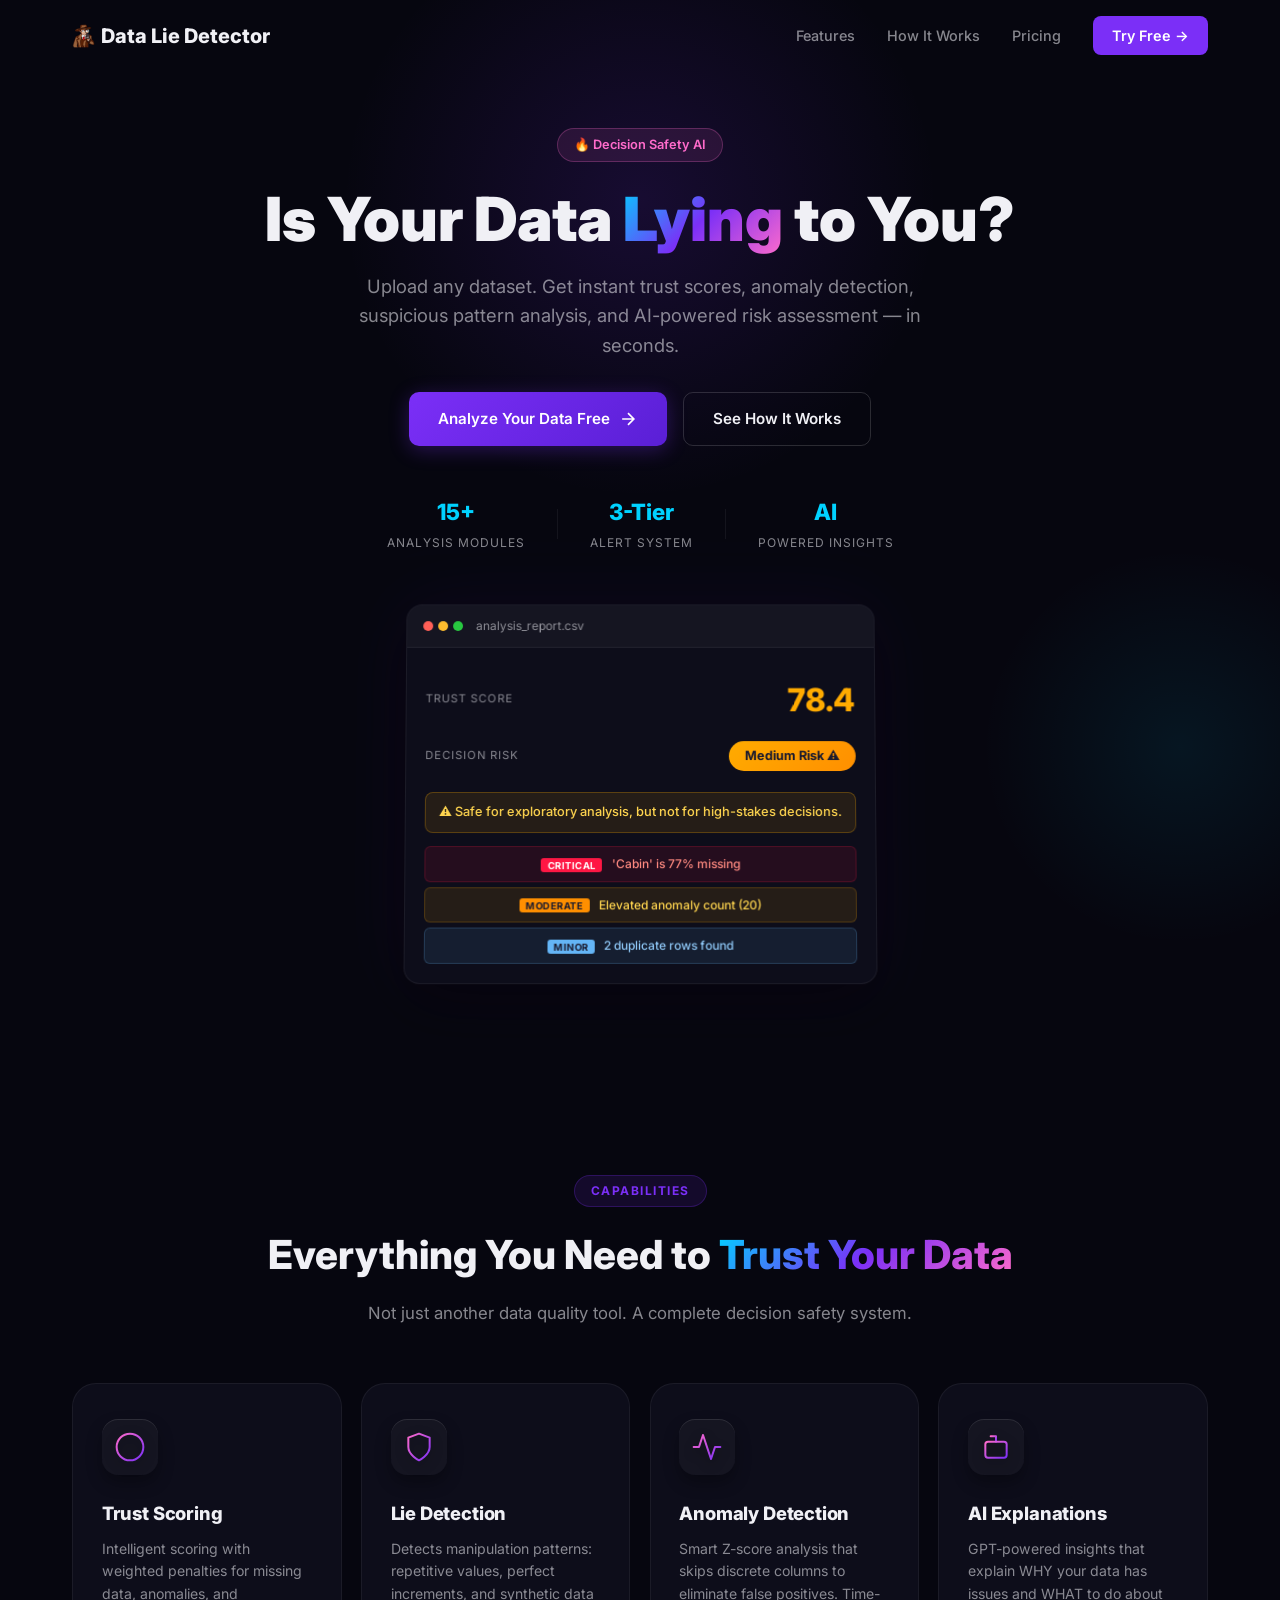
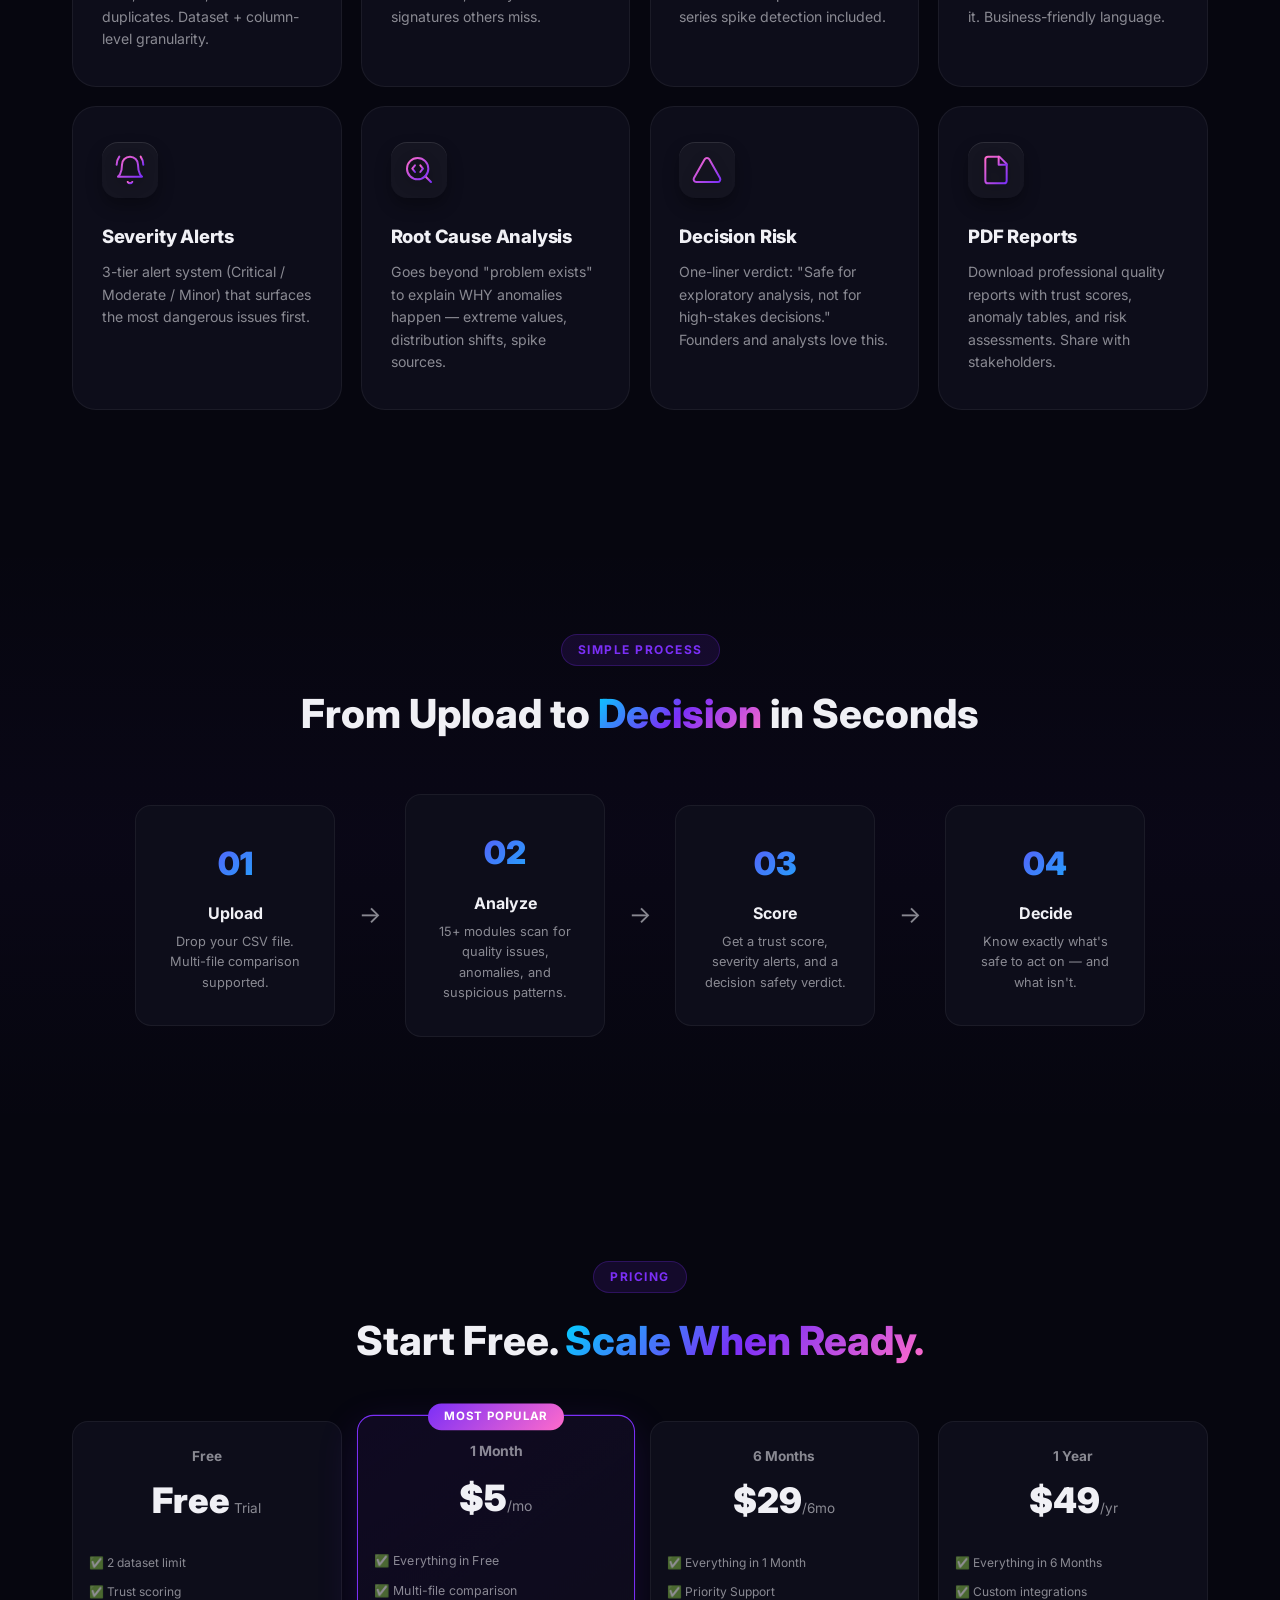
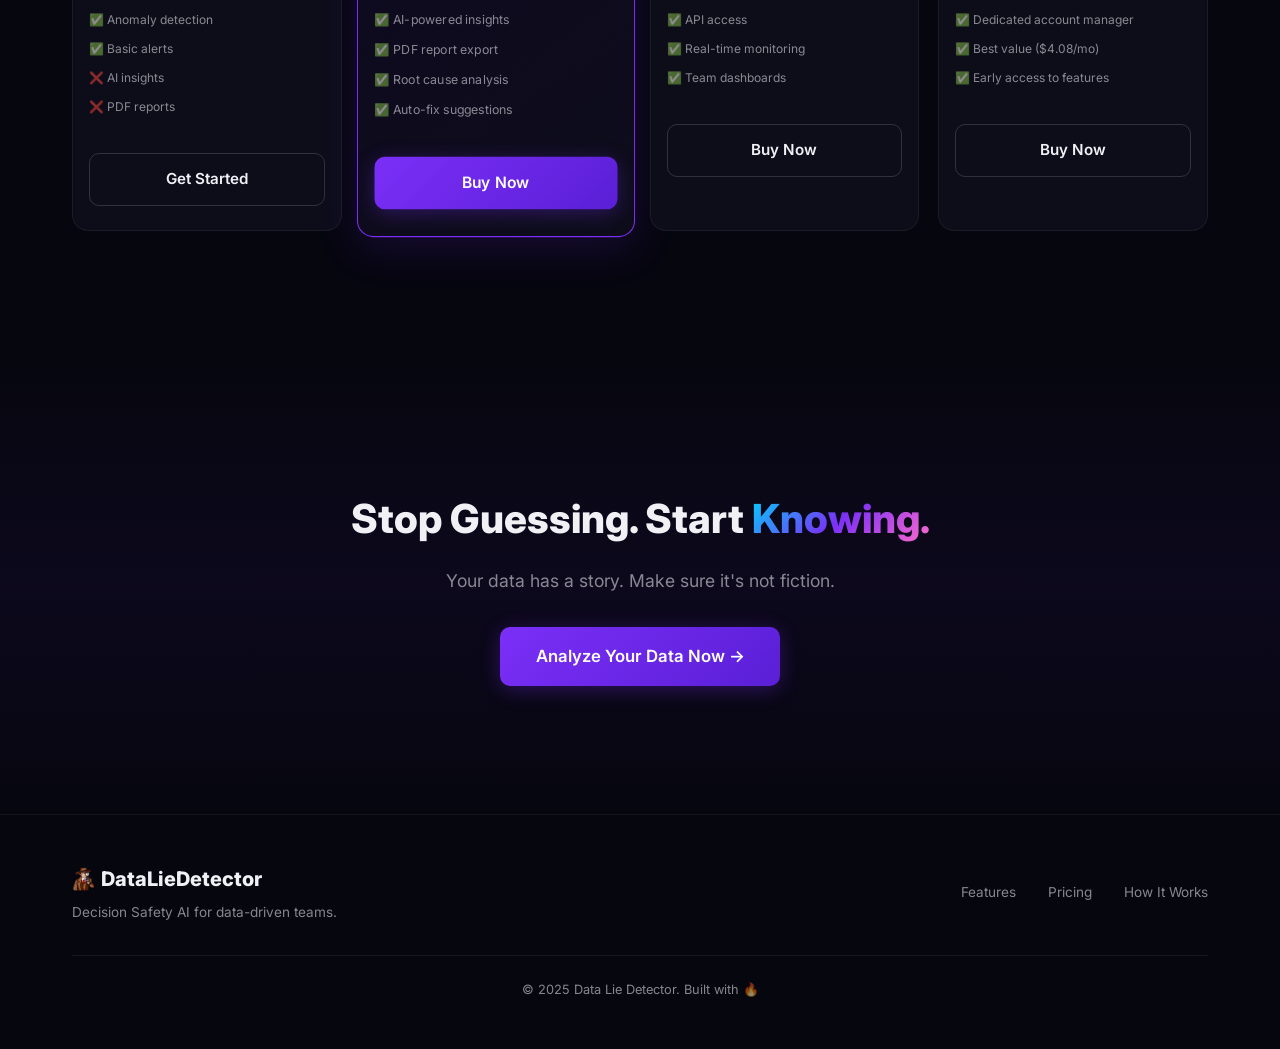
==== landing/index.html @ 2aa072c9 "Initial unified app commit - No Secrets" ====
<!DOCTYPE html>
<html lang="en">

<head>
    <meta charset="UTF-8">
    <meta name="viewport" content="width=device-width, initial-scale=1.0">
    <title>Data Lie Detector — Decision Safety AI</title>
    <meta name="description"
        content="Upload data. Detect issues. Score trust. Make safe decisions. The AI-powered data quality engine that tells you if your data is lying.">
    <link rel="icon" href="favicon.ico">
    <link href="https://fonts.googleapis.com/css2?family=Inter:wght@300;400;500;600;700;800;900&display=swap"
        rel="stylesheet">
    <link rel="stylesheet" href="style.css?v=2">
</head>

<body>
    <!-- Premium Global SVG Definitions -->
    <svg width="0" height="0" style="position: absolute;">
        <defs>
            <linearGradient id="icon-grad" x1="0%" y1="0%" x2="100%" y2="100%">
                <stop offset="0%" stop-color="#ff6bcb" />
                <stop offset="100%" stop-color="#7b2ff7" />
            </linearGradient>
        </defs>
    </svg>

    <!-- ═══ NAVBAR ═══ -->
    <nav class="navbar" id="navbar">
        <div class="nav-container">
            <a href="#" class="nav-logo"><img src="logo.png" alt="Logo" style="height: 1.2em; vertical-align: middle;">
                <span>Data Lie Detector</span></a>
            <div class="nav-links">
                <a href="#features">Features</a>
                <a href="#how-it-works">How It Works</a>
                <a href="#pricing">Pricing</a>
                <a href="/app" target="_self" class="nav-cta">Try Free →</a>
            </div>
        </div>
    </nav>

    <!-- ═══ HERO ═══ -->
    <section class="hero" id="hero">
        <div class="hero-glow"></div>
        <div class="hero-glow-2"></div>
        <div class="hero-content">
            <div class="hero-badge">🔥 Decision Safety AI</div>
            <h1>Is Your Data <span class="gradient-text">Lying</span> to You?</h1>
            <p class="hero-sub">Upload any dataset. Get instant trust scores, anomaly detection, suspicious pattern
                analysis, and AI-powered risk assessment — in seconds.</p>
            <div class="hero-actions">
                <a href="/app" target="_self" class="btn btn-primary">
                    <span>Analyze Your Data Free</span>
                    <svg width="20" height="20" viewBox="0 0 24 24" fill="none" stroke="currentColor" stroke-width="2">
                        <path d="M5 12h14M12 5l7 7-7 7" />
                    </svg>
                </a>
                <a href="#how-it-works" class="btn btn-ghost">See How It Works</a>
            </div>
            <div class="hero-stats">
                <div class="stat"><span class="stat-num">15+</span><span class="stat-label">Analysis Modules</span>
                </div>
                <div class="stat-divider"></div>
                <div class="stat"><span class="stat-num">3-Tier</span><span class="stat-label">Alert System</span></div>
                <div class="stat-divider"></div>
                <div class="stat"><span class="stat-num">AI</span><span class="stat-label">Powered Insights</span></div>
            </div>
        </div>

        <!-- Floating dashboard mockup -->
        <div class="hero-visual">
            <div class="dashboard-card">
                <div class="dash-header">
                    <div class="dash-dots"><span></span><span></span><span></span></div>
                    <span class="dash-title">analysis_report.csv</span>
                </div>
                <div class="dash-body">
                    <div class="dash-metric">
                        <span class="dash-metric-label">TRUST SCORE</span>
                        <span class="dash-metric-value score-caution">78.4</span>
                    </div>
                    <div class="dash-metric">
                        <span class="dash-metric-label">DECISION RISK</span>
                        <span class="dash-risk-badge">Medium Risk ⚠️</span>
                    </div>
                    <div class="dash-verdict">⚠️ Safe for exploratory analysis, but not for high-stakes decisions.</div>
                    <div class="dash-alerts">
                        <div class="dash-alert critical"><span class="sev">CRITICAL</span> 'Cabin' is 77% missing</div>
                        <div class="dash-alert moderate"><span class="sev">MODERATE</span> Elevated anomaly count (20)
                        </div>
                        <div class="dash-alert minor"><span class="sev">MINOR</span> 2 duplicate rows found</div>
                    </div>
                </div>
            </div>
        </div>
    </section>

    <!-- ═══ FEATURES ═══ -->
    <section class="features" id="features">
        <div class="container">
            <div class="section-badge">Capabilities</div>
            <h2>Everything You Need to <span class="gradient-text">Trust Your Data</span></h2>
            <p class="section-sub">Not just another data quality tool. A complete decision safety system.</p>

            <div class="features-grid">
                <div class="feature-card">
                    <div class="feature-icon"><svg viewBox="0 0 24 24" fill="none" stroke="url(#icon-grad)"
                            stroke-linecap="round" stroke-linejoin="round" class="lucide lucide-crosshair">
                            <circle cx="12" cy="12" r="10" />
                            <line x1="22" y1="12" x2="18" y2="12" />
                            <line x1="6" y1="12" x2="2" y2="12" />
                            <line x1="12" y1="6" x2="12" y2="2" />
                            <line x1="12" y1="22" x2="12" y2="18" />
                        </svg></div>
                    <h3>Trust Scoring</h3>
                    <p>Intelligent scoring with weighted penalties for missing data, anomalies, and duplicates. Dataset
                        + column-level granularity.</p>
                </div>
                <div class="feature-card">
                    <div class="feature-icon"><svg viewBox="0 0 24 24" fill="none" stroke="url(#icon-grad)"
                            stroke-linecap="round" stroke-linejoin="round" class="lucide lucide-shield-alert">
                            <path d="M12 22s8-4 8-10V5l-8-3-8 3v7c0 6 8 10 8 10z" />
                            <path d="M12 8v4" />
                            <path d="M12 16h.01" />
                        </svg></div>
                    <h3>Lie Detection</h3>
                    <p>Detects manipulation patterns: repetitive values, perfect increments, and synthetic data
                        signatures others miss.</p>
                </div>
                <div class="feature-card">
                    <div class="feature-icon"><svg viewBox="0 0 24 24" fill="none" stroke="url(#icon-grad)"
                            stroke-linecap="round" stroke-linejoin="round" class="lucide lucide-activity">
                            <polyline points="22 12 18 12 15 21 9 3 6 12 2 12" />
                        </svg></div>
                    <h3>Anomaly Detection</h3>
                    <p>Smart Z-score analysis that skips discrete columns to eliminate false positives. Time-series
                        spike detection included.</p>
                </div>
                <div class="feature-card">
                    <div class="feature-icon"><svg viewBox="0 0 24 24" fill="none" stroke="url(#icon-grad)"
                            stroke-linecap="round" stroke-linejoin="round" class="lucide lucide-bot">
                            <path d="M12 8V4H8" />
                            <rect width="16" height="12" x="4" y="8" rx="2" />
                            <path d="M2 14h2" />
                            <path d="M20 14h2" />
                            <path d="M15 13v2" />
                            <path d="M9 13v2" />
                        </svg></div>
                    <h3>AI Explanations</h3>
                    <p>GPT-powered insights that explain WHY your data has issues and WHAT to do about it.
                        Business-friendly language.</p>
                </div>
                <div class="feature-card">
                    <div class="feature-icon"><svg viewBox="0 0 24 24" fill="none" stroke="url(#icon-grad)"
                            stroke-linecap="round" stroke-linejoin="round" class="lucide lucide-bell-ring">
                            <path d="M6 8a6 6 0 0 1 12 0c0 7 3 9 3 9H3s3-2 3-9" />
                            <path d="M10.3 21a1.94 1.94 0 0 0 3.4 0" />
                            <path d="M4 2C2.8 3.7 2 5.7 2 8" />
                            <path d="M22 8c0-2.3-.8-4.3-2-6" />
                        </svg></div>
                    <h3>Severity Alerts</h3>
                    <p>3-tier alert system (Critical / Moderate / Minor) that surfaces the most dangerous issues first.
                    </p>
                </div>
                <div class="feature-card">
                    <div class="feature-icon"><svg viewBox="0 0 24 24" fill="none" stroke="url(#icon-grad)"
                            stroke-linecap="round" stroke-linejoin="round" class="lucide lucide-search-code">
                            <path d="m13 13.5 2-2.5-2-2.5" />
                            <path d="m21 21-4.3-4.3" />
                            <path d="M9 8.5 7 11l2 2.5" />
                            <circle cx="11" cy="11" r="8" />
                        </svg></div>
                    <h3>Root Cause Analysis</h3>
                    <p>Goes beyond "problem exists" to explain WHY anomalies happen — extreme values, distribution
                        shifts, spike sources.</p>
                </div>
                <div class="feature-card">
                    <div class="feature-icon"><svg viewBox="0 0 24 24" fill="none" stroke="url(#icon-grad)"
                            stroke-linecap="round" stroke-linejoin="round" class="lucide lucide-triangle-alert">
                            <path d="m21.73 18-8-14a2 2 0 0 0-3.48 0l-8 14A2 2 0 0 0 4 21h16a2 2 0 0 0 1.73-3Z" />
                            <path d="M12 9v4" />
                            <path d="M12 17h.01" />
                        </svg></div>
                    <h3>Decision Risk</h3>
                    <p>One-liner verdict: "Safe for exploratory analysis, not for high-stakes decisions." Founders and
                        analysts love this.</p>
                </div>
                <div class="feature-card">
                    <div class="feature-icon"><svg viewBox="0 0 24 24" fill="none" stroke="url(#icon-grad)"
                            stroke-linecap="round" stroke-linejoin="round" class="lucide lucide-file-text">
                            <path d="M14.5 2H6a2 2 0 0 0-2 2v16a2 2 0 0 0 2 2h12a2 2 0 0 0 2-2V7.5L14.5 2z" />
                            <polyline points="14 2 14 8 20 8" />
                            <line x1="16" x2="8" y1="13" y2="13" />
                            <line x1="16" x2="8" y1="17" y2="17" />
                            <line x1="10" x2="8" y1="9" y2="9" />
                        </svg></div>
                    <h3>PDF Reports</h3>
                    <p>Download professional quality reports with trust scores, anomaly tables, and risk assessments.
                        Share with stakeholders.</p>
                </div>
            </div>
        </div>
    </section>

    <!-- ═══ HOW IT WORKS ═══ -->
    <section class="how-it-works" id="how-it-works">
        <div class="container">
            <div class="section-badge">Simple Process</div>
            <h2>From Upload to <span class="gradient-text">Decision</span> in Seconds</h2>

            <div class="steps">
                <div class="step">
                    <div class="step-num">01</div>
                    <div class="step-content">
                        <h3>Upload</h3>
                        <p>Drop your CSV file. Multi-file comparison supported.</p>
                    </div>
                </div>
                <div class="step-arrow">→</div>
                <div class="step">
                    <div class="step-num">02</div>
                    <div class="step-content">
                        <h3>Analyze</h3>
                        <p>15+ modules scan for quality issues, anomalies, and suspicious patterns.</p>
                    </div>
                </div>
                <div class="step-arrow">→</div>
                <div class="step">
                    <div class="step-num">03</div>
                    <div class="step-content">
                        <h3>Score</h3>
                        <p>Get a trust score, severity alerts, and a decision safety verdict.</p>
                    </div>
                </div>
                <div class="step-arrow">→</div>
                <div class="step">
                    <div class="step-num">04</div>
                    <div class="step-content">
                        <h3>Decide</h3>
                        <p>Know exactly what's safe to act on — and what isn't.</p>
                    </div>
                </div>
            </div>
        </div>
    </section>

    <!-- ═══ PRICING ═══ -->
    <section class="pricing" id="pricing">
        <div class="container">
            <div class="section-badge">Pricing</div>
            <h2>Start Free. <span class="gradient-text">Scale When Ready.</span></h2>

            <div class="pricing-grid">
                <div class="price-card">
                    <div class="price-tier">Free</div>
                    <div class="price-amount">Free<span> Trial</span></div>
                    <ul class="price-features">
                        <li>✅ 2 dataset limit</li>
                        <li>✅ Trust scoring</li>
                        <li>✅ Anomaly detection</li>
                        <li>✅ Basic alerts</li>
                        <li>❌ AI insights</li>
                        <li>❌ PDF reports</li>
                    </ul>
                    <a href="/app" target="_self" class="btn btn-ghost">Get Started</a>
                </div>
                <div class="price-card featured">
                    <div class="price-popular">Most Popular</div>
                    <div class="price-tier">1 Month</div>
                    <div class="price-amount">$5<span>/mo</span></div>
                    <ul class="price-features">
                        <li>✅ Everything in Free</li>
                        <li>✅ Multi-file comparison</li>
                        <li>✅ AI-powered insights</li>
                        <li>✅ PDF report export</li>
                        <li>✅ Root cause analysis</li>
                        <li>✅ Auto-fix suggestions</li>
                    </ul>
                    <a target="_self" href="/app?plan=monthly" class="btn btn-primary">Buy Now</a>
                </div>
                <div class="price-card">
                    <div class="price-tier">6 Months</div>
                    <div class="price-amount">$29<span>/6mo</span></div>
                    <ul class="price-features">
                        <li>✅ Everything in 1 Month</li>
                        <li>✅ Priority Support</li>
                        <li>✅ API access</li>
                        <li>✅ Real-time monitoring</li>
                        <li>✅ Team dashboards</li>
                    </ul>
                    <a target="_self" href="/app?plan=semi_annual" class="btn btn-ghost">Buy Now</a>
                </div>
                <div class="price-card">
                    <div class="price-tier">1 Year</div>
                    <div class="price-amount">$49<span>/yr</span></div>
                    <ul class="price-features">
                        <li>✅ Everything in 6 Months</li>
                        <li>✅ Custom integrations</li>
                        <li>✅ Dedicated account manager</li>
                        <li>✅ Best value ($4.08/mo)</li>
                        <li>✅ Early access to features</li>
                    </ul>
                    <a target="_self" href="/app?plan=yearly" class="btn btn-ghost">Buy Now</a>
                </div>
            </div>
        </div>
    </section>

    <!-- ═══ CTA ═══ -->
    <section class="cta" id="cta">
        <div class="container">
            <h2>Stop Guessing. Start <span class="gradient-text">Knowing.</span></h2>
            <p>Your data has a story. Make sure it's not fiction.</p>
            <a href="/app" target="_self" class="btn btn-primary btn-lg">Analyze Your Data Now →</a>
        </div>
    </section>

    <!-- ═══ FOOTER ═══ -->
    <footer class="footer">
        <div class="container">
            <div class="footer-content">
                <div class="footer-brand">
                    <span class="nav-logo"><img src="logo.png" alt="Logo"
                            style="height: 1.2em; vertical-align: middle;"> <span>DataLieDetector</span></span>
                    <p>Decision Safety AI for data-driven teams.</p>
                </div>
                <div class="footer-links">
                    <a href="#features">Features</a>
                    <a href="#pricing">Pricing</a>
                    <a href="#how-it-works">How It Works</a>
                </div>
            </div>
            <div class="footer-bottom">
                <p>© 2025 Data Lie Detector. Built with 🔥</p>
            </div>
        </div>
    </footer>

    <script>
        // Smooth scroll
        function scrollToDemo() {
            document.getElementById('cta').scrollIntoView({ behavior: 'smooth' });
        }

        // Navbar scroll effect
        window.addEventListener('scroll', () => {
            const nav = document.getElementById('navbar');
            nav.classList.toggle('scrolled', window.scrollY > 50);
        });

        // Intersection Observer for animations
        const observer = new IntersectionObserver((entries) => {
            entries.forEach(entry => {
                if (entry.isIntersecting) {
                    entry.target.classList.add('animate-in');
                }
            });
        }, { threshold: 0.1 });

        document.querySelectorAll('.feature-card, .step, .price-card').forEach(el => {
            observer.observe(el);
        });
    </script>
</body>

</html>
---- landing/style.css ----
/* ═══════════════════════════════════════════════════
   DATA LIE DETECTOR — LANDING PAGE STYLES
   ═══════════════════════════════════════════════════ */

/* ── Reset & Base ── */
*, *::before, *::after { margin: 0; padding: 0; box-sizing: border-box; }

:root {
    --bg-dark: #06060f;
    --bg-card: #0d0d1a;
    --bg-card-hover: #12122a;
    --text-primary: #f0f0f5;
    --text-secondary: rgba(240,240,245,0.55);
    --accent-1: #7b2ff7;
    --accent-2: #00d2ff;
    --accent-3: #ff6bcb;
    --border: rgba(255,255,255,0.06);
    --radius: 16px;
}

html { scroll-behavior: smooth; }

body {
    font-family: 'Inter', -apple-system, sans-serif;
    background: var(--bg-dark);
    color: var(--text-primary);
    line-height: 1.6;
    overflow-x: hidden;
}

.container { max-width: 1200px; margin: 0 auto; padding: 0 2rem; }

.gradient-text {
    background: linear-gradient(135deg, var(--accent-2), var(--accent-1), var(--accent-3));
    -webkit-background-clip: text;
    -webkit-text-fill-color: transparent;
    background-clip: text;
}

.section-badge {
    display: inline-block;
    padding: 0.35rem 1rem;
    border-radius: 50px;
    font-size: 0.75rem;
    font-weight: 700;
    text-transform: uppercase;
    letter-spacing: 1.5px;
    background: rgba(123,47,247,0.12);
    border: 1px solid rgba(123,47,247,0.25);
    color: var(--accent-1);
    margin-bottom: 1rem;
}

/* ── Navbar ── */
.navbar {
    position: fixed;
    top: 0;
    width: 100%;
    z-index: 100;
    padding: 1rem 0;
    transition: all 0.3s ease;
}
.navbar.scrolled {
    background: rgba(6,6,15,0.92);
    backdrop-filter: blur(20px);
    border-bottom: 1px solid var(--border);
    padding: 0.6rem 0;
}
.nav-container {
    max-width: 1200px;
    margin: 0 auto;
    padding: 0 2rem;
    display: flex;
    align-items: center;
    justify-content: space-between;
}
.nav-logo {
    font-size: 1.25rem;
    font-weight: 800;
    text-decoration: none;
    color: var(--text-primary);
    display: flex;
    align-items: center;
    gap: 0.4rem;
}
.nav-links {
    display: flex;
    align-items: center;
    gap: 2rem;
}
.nav-links a {
    text-decoration: none;
    color: var(--text-secondary);
    font-size: 0.9rem;
    font-weight: 500;
    transition: color 0.2s;
}
.nav-links a:hover { color: var(--text-primary); }
.nav-cta {
    background: var(--accent-1) !important;
    color: white !important;
    padding: 0.5rem 1.2rem;
    border-radius: 8px;
    font-weight: 600 !important;
    transition: transform 0.2s, box-shadow 0.2s !important;
}
.nav-cta:hover {
    transform: translateY(-1px);
    box-shadow: 0 4px 20px rgba(123,47,247,0.4);
}

/* ── Buttons ── */
.btn {
    display: inline-flex;
    align-items: center;
    gap: 0.5rem;
    padding: 0.85rem 1.8rem;
    border-radius: 10px;
    font-weight: 600;
    font-size: 0.95rem;
    text-decoration: none;
    transition: all 0.25s ease;
    cursor: pointer;
    border: none;
}
.btn-primary {
    background: linear-gradient(135deg, var(--accent-1), #5a1fd6);
    color: white;
    box-shadow: 0 4px 20px rgba(123,47,247,0.3);
}
.btn-primary:hover {
    transform: translateY(-2px);
    box-shadow: 0 8px 30px rgba(123,47,247,0.45);
}
.btn-ghost {
    background: transparent;
    color: var(--text-primary);
    border: 1px solid rgba(255,255,255,0.15);
}
.btn-ghost:hover {
    background: rgba(255,255,255,0.05);
    border-color: rgba(255,255,255,0.25);
}
.btn-lg { padding: 1rem 2.2rem; font-size: 1.05rem; }

/* ── Hero ── */
.hero {
    min-height: 100vh;
    display: flex;
    flex-direction: column;
    align-items: center;
    justify-content: center;
    text-align: center;
    padding: 8rem 2rem 4rem;
    position: relative;
    overflow: hidden;
}
.hero-glow {
    position: absolute;
    width: 600px;
    height: 600px;
    background: radial-gradient(circle, rgba(123,47,247,0.15), transparent 70%);
    top: -100px;
    left: 50%;
    transform: translateX(-50%);
    pointer-events: none;
    animation: pulse-glow 6s ease-in-out infinite;
}
.hero-glow-2 {
    position: absolute;
    width: 400px;
    height: 400px;
    background: radial-gradient(circle, rgba(0,210,255,0.08), transparent 70%);
    bottom: 100px;
    right: -100px;
    pointer-events: none;
    animation: pulse-glow 8s ease-in-out infinite reverse;
}
@keyframes pulse-glow {
    0%, 100% { opacity: 0.6; transform: translateX(-50%) scale(1); }
    50% { opacity: 1; transform: translateX(-50%) scale(1.15); }
}
.hero-content { position: relative; z-index: 2; max-width: 800px; }
.hero-badge {
    display: inline-block;
    padding: 0.35rem 1rem;
    border-radius: 50px;
    font-size: 0.8rem;
    font-weight: 600;
    background: rgba(255,107,203,0.1);
    border: 1px solid rgba(255,107,203,0.25);
    color: var(--accent-3);
    margin-bottom: 1.5rem;
    animation: fadeInUp 0.6s ease;
}
.hero h1 {
    font-size: 3.8rem;
    font-weight: 900;
    line-height: 1.1;
    margin-bottom: 1.2rem;
    animation: fadeInUp 0.6s ease 0.1s both;
}
.hero-sub {
    font-size: 1.15rem;
    color: var(--text-secondary);
    max-width: 600px;
    margin: 0 auto 2rem;
    animation: fadeInUp 0.6s ease 0.2s both;
}
.hero-actions {
    display: flex;
    gap: 1rem;
    justify-content: center;
    flex-wrap: wrap;
    animation: fadeInUp 0.6s ease 0.3s both;
}
.hero-stats {
    display: flex;
    align-items: center;
    justify-content: center;
    gap: 2rem;
    margin-top: 3rem;
    animation: fadeInUp 0.6s ease 0.4s both;
}
.stat { text-align: center; }
.stat-num {
    display: block;
    font-size: 1.4rem;
    font-weight: 800;
    color: var(--accent-2);
}
.stat-label { font-size: 0.75rem; color: var(--text-secondary); text-transform: uppercase; letter-spacing: 1px; }
.stat-divider { width: 1px; height: 30px; background: var(--border); }

@keyframes fadeInUp {
    from { opacity: 0; transform: translateY(20px); }
    to { opacity: 1; transform: translateY(0); }
}

/* ── Hero Visual (Dashboard Mockup) ── */
.hero-visual {
    margin-top: 3rem;
    perspective: 1000px;
    animation: fadeInUp 0.8s ease 0.5s both;
    position: relative;
    z-index: 2;
}
.dashboard-card {
    background: var(--bg-card);
    border: 1px solid var(--border);
    border-radius: var(--radius);
    overflow: hidden;
    max-width: 550px;
    margin: 0 auto;
    box-shadow: 0 20px 60px rgba(0,0,0,0.5), 0 0 80px rgba(123,47,247,0.08);
    transform: rotateX(2deg);
    transition: transform 0.4s ease;
}
.dashboard-card:hover { transform: rotateX(0deg) translateY(-4px); }
.dash-header {
    display: flex;
    align-items: center;
    gap: 0.8rem;
    padding: 0.7rem 1rem;
    background: rgba(255,255,255,0.03);
    border-bottom: 1px solid var(--border);
}
.dash-dots { display: flex; gap: 5px; }
.dash-dots span { width: 10px; height: 10px; border-radius: 50%; }
.dash-dots span:nth-child(1) { background: #ff5f57; }
.dash-dots span:nth-child(2) { background: #febc2e; }
.dash-dots span:nth-child(3) { background: #28c840; }
.dash-title { font-size: 0.75rem; color: var(--text-secondary); }
.dash-body { padding: 1.2rem; }
.dash-metric {
    display: flex;
    justify-content: space-between;
    align-items: center;
    padding: 0.5rem 0;
}
.dash-metric-label { font-size: 0.7rem; text-transform: uppercase; letter-spacing: 1px; color: var(--text-secondary); }
.dash-metric-value { font-size: 2rem; font-weight: 800; }
.score-caution { color: #ffab00; }
.dash-risk-badge {
    background: linear-gradient(135deg, #ffab00, #ff8f00);
    color: #1a1a2e;
    padding: 0.3rem 1rem;
    border-radius: 50px;
    font-size: 0.8rem;
    font-weight: 700;
}
.dash-verdict {
    background: rgba(255,171,0,0.1);
    border: 1px solid rgba(255,171,0,0.25);
    border-radius: 8px;
    padding: 0.6rem 0.8rem;
    font-size: 0.8rem;
    color: #ffd54f;
    margin: 0.8rem 0;
    text-align: center;
    font-weight: 500;
}
.dash-alerts { display: flex; flex-direction: column; gap: 0.3rem; }
.dash-alert {
    padding: 0.45rem 0.7rem;
    border-radius: 6px;
    font-size: 0.75rem;
    font-weight: 500;
}
.dash-alert.critical { background: rgba(255,23,68,0.1); color: #ff8a80; border: 1px solid rgba(255,23,68,0.2); }
.dash-alert.moderate { background: rgba(255,171,0,0.1); color: #ffd54f; border: 1px solid rgba(255,171,0,0.2); }
.dash-alert.minor { background: rgba(100,181,246,0.1); color: #90caf9; border: 1px solid rgba(100,181,246,0.2); }
.dash-alert .sev {
    font-size: 0.6rem;
    font-weight: 700;
    padding: 0.1rem 0.4rem;
    border-radius: 3px;
    margin-right: 0.4rem;
    text-transform: uppercase;
    letter-spacing: 0.5px;
}
.dash-alert.critical .sev { background: #ff1744; color: white; }
.dash-alert.moderate .sev { background: #ff8f00; color: #1a1a2e; }
.dash-alert.minor .sev { background: #64b5f6; color: #1a1a2e; }

/* ── Features ── */
.features {
    padding: 8rem 0;
    text-align: center;
}
.features h2, .how-it-works h2, .pricing h2, .cta h2 {
    font-size: 2.5rem;
    font-weight: 800;
    margin-bottom: 0.8rem;
}
.section-sub {
    color: var(--text-secondary);
    font-size: 1.05rem;
    margin-bottom: 3.5rem;
}
.features-grid {
    display: grid;
    grid-template-columns: repeat(4, 1fr);
    gap: 1.2rem;
}
.feature-card {
    background: var(--bg-card);
    border: 1px solid var(--border);
    border-radius: 24px;
    padding: 2.2rem 1.8rem;
    text-align: left;
    transition: all 0.4s cubic-bezier(0.175, 0.885, 0.32, 1.275);
    opacity: 0;
    transform: translateY(20px);
    position: relative;
    overflow: hidden;
}
.feature-card::before {
    content: ''; position: absolute; top: 0; left: 0; right: 0; height: 1px;
    background: linear-gradient(90deg, transparent, rgba(255,255,255,0.15), transparent);
    opacity: 0; transition: opacity 0.4s ease;
}
.feature-card.animate-in { opacity: 1; transform: translateY(0); }
.feature-card:hover {
    background: rgba(18,18,36,0.8);
    border-color: rgba(123,47,247,0.25);
    transform: translateY(-8px);
    box-shadow: 0 20px 40px rgba(0,0,0,0.4), 0 0 40px rgba(123,47,247,0.1) inset;
}
.feature-card:hover::before { opacity: 1; }

.feature-icon {
    display: inline-flex;
    align-items: center;
    justify-content: center;
    width: 56px;
    height: 56px;
    border-radius: 16px;
    background: rgba(255,255,255,0.03);
    box-shadow: inset 0 1px 0 rgba(255,255,255,0.1), 0 8px 16px rgba(0,0,0,0.3);
    margin-bottom: 1.5rem;
    position: relative;
    transition: all 0.4s cubic-bezier(0.175, 0.885, 0.32, 1.275);
}
.feature-icon::after {
    content: ''; position: absolute; width: 100%; height: 100%;
    border-radius: 16px;
    background: radial-gradient(circle, rgba(123,47,247,0.2) 0%, transparent 80%);
    opacity: 0; transition: opacity 0.4s ease;
}
.feature-card:hover .feature-icon {
    transform: translateY(-5px) scale(1.05);
    background: rgba(255,255,255,0.07);
    box-shadow: inset 0 1px 0 rgba(255,255,255,0.25), 0 12px 24px rgba(123,47,247,0.25);
}
.feature-card:hover .feature-icon::after { opacity: 1; }

.feature-icon svg, .feature-icon img {
    width: 32px;
    height: 32px;
    stroke-width: 1.5px;
    filter: drop-shadow(0 4px 6px rgba(0,0,0,0.4));
    z-index: 2;
    transition: all 0.3s ease;
}
.feature-card:hover .feature-icon svg, .feature-card:hover .feature-icon img {
    filter: drop-shadow(0 0 16px rgba(123,47,247,0.8));
    transform: scale(1.1);
}
.feature-card h3 { font-size: 1.15rem; font-weight: 800; margin-bottom: 0.6rem; letter-spacing: -0.01em; color: #f0f0f5; }
.feature-card p { font-size: 0.88rem; color: rgba(240,240,245,0.55); line-height: 1.6; }

/* ── How It Works ── */
.how-it-works {
    padding: 6rem 0;
    text-align: center;
    background: linear-gradient(180deg, transparent, rgba(123,47,247,0.03), transparent);
}
.steps {
    display: flex;
    align-items: center;
    justify-content: center;
    gap: 1.5rem;
    margin-top: 3rem;
    flex-wrap: wrap;
}
.step {
    background: var(--bg-card);
    border: 1px solid var(--border);
    border-radius: var(--radius);
    padding: 2rem 1.5rem;
    text-align: center;
    width: 200px;
    opacity: 0;
    transform: translateY(20px);
    transition: all 0.3s ease;
}
.step.animate-in { opacity: 1; transform: translateY(0); }
.step:hover {
    border-color: rgba(123,47,247,0.3);
    transform: translateY(-4px);
}
.step-num {
    font-size: 2rem;
    font-weight: 900;
    background: linear-gradient(135deg, var(--accent-1), var(--accent-2));
    -webkit-background-clip: text;
    -webkit-text-fill-color: transparent;
    margin-bottom: 0.8rem;
}
.step-content h3 { font-size: 1rem; font-weight: 700; margin-bottom: 0.3rem; }
.step-content p { font-size: 0.8rem; color: var(--text-secondary); }
.step-arrow { font-size: 1.5rem; color: var(--text-secondary); }

/* ── Pricing ── */
.pricing {
    padding: 8rem 0;
    text-align: center;
}
.pricing-grid {
    display: grid;
    grid-template-columns: repeat(4, 1fr);
    gap: 1.2rem;
    max-width: 1200px;
    margin: 3rem auto 0;
}
.price-card {
    background: var(--bg-card);
    border: 1px solid var(--border);
    border-radius: var(--radius);
    padding: 1.5rem 1rem;
    text-align: center;
    position: relative;
    opacity: 0;
    transform: translateY(20px);
    transition: all 0.3s ease;
}
.price-card.animate-in { opacity: 1; transform: translateY(0); }
.price-card.featured {
    border-color: var(--accent-1);
    background: linear-gradient(145deg, rgba(123,47,247,0.08), var(--bg-card));
    transform: scale(1.03);
    box-shadow: 0 12px 40px rgba(123,47,247,0.15);
}
.price-card.featured.animate-in { transform: scale(1.03); }
.price-card.featured:hover { transform: scale(1.05); }
.price-popular {
    position: absolute;
    top: -12px;
    left: 50%;
    transform: translateX(-50%);
    background: linear-gradient(135deg, var(--accent-1), var(--accent-3));
    color: white;
    padding: 0.25rem 1rem;
    border-radius: 50px;
    font-size: 0.7rem;
    font-weight: 700;
    text-transform: uppercase;
    letter-spacing: 1px;
}
.price-tier { font-size: 0.85rem; font-weight: 700; color: var(--text-secondary); margin-bottom: 0.3rem; }
.price-amount { font-size: 2.2rem; font-weight: 900; margin-bottom: 1.2rem; }
.price-amount span { font-size: 0.85rem; font-weight: 400; color: var(--text-secondary); }
.price-features {
    list-style: none;
    text-align: left;
    margin-bottom: 2rem;
}
.price-features li {
    padding: 0.3rem 0;
    font-size: 0.75rem;
    color: var(--text-secondary);
}
.price-card .btn { width: 100%; justify-content: center; }

/* ── CTA ── */
.cta {
    padding: 8rem 0;
    text-align: center;
    background: linear-gradient(180deg, transparent, rgba(123,47,247,0.06), transparent);
}
.cta p { color: var(--text-secondary); font-size: 1.1rem; margin: 1rem 0 2rem; }

/* ── Footer ── */
.footer {
    padding: 3rem 0;
    border-top: 1px solid var(--border);
}
.footer-content {
    display: flex;
    justify-content: space-between;
    align-items: center;
    margin-bottom: 2rem;
}
.footer-brand p { color: var(--text-secondary); font-size: 0.85rem; margin-top: 0.4rem; }
.footer-links { display: flex; gap: 2rem; }
.footer-links a { color: var(--text-secondary); text-decoration: none; font-size: 0.85rem; transition: color 0.2s; }
.footer-links a:hover { color: var(--text-primary); }
.footer-bottom { text-align: center; padding-top: 1.5rem; border-top: 1px solid var(--border); }
.footer-bottom p { font-size: 0.8rem; color: var(--text-secondary); }

/* ── Responsive ── */
@media (max-width: 1100px) {
    .pricing-grid { grid-template-columns: repeat(2, 1fr); max-width: 700px; gap: 2rem; }
    .price-card.featured { transform: scale(1); }
    .price-card.featured.animate-in { transform: scale(1); }
    .price-card.featured:hover { transform: translateY(-4px); }
}

@media (max-width: 900px) {
    .features-grid { grid-template-columns: repeat(2, 1fr); }
    .hero h1 { font-size: 2.5rem; }
    .steps { flex-direction: column; }
    .step-arrow { transform: rotate(90deg); }
    .nav-links { display: none; }
}

@media (max-width: 600px) {
    .features-grid { grid-template-columns: 1fr; }
    .hero h1 { font-size: 2rem; }
    .hero-stats { flex-direction: column; gap: 1rem; }
    .stat-divider { width: 40px; height: 1px; }
}
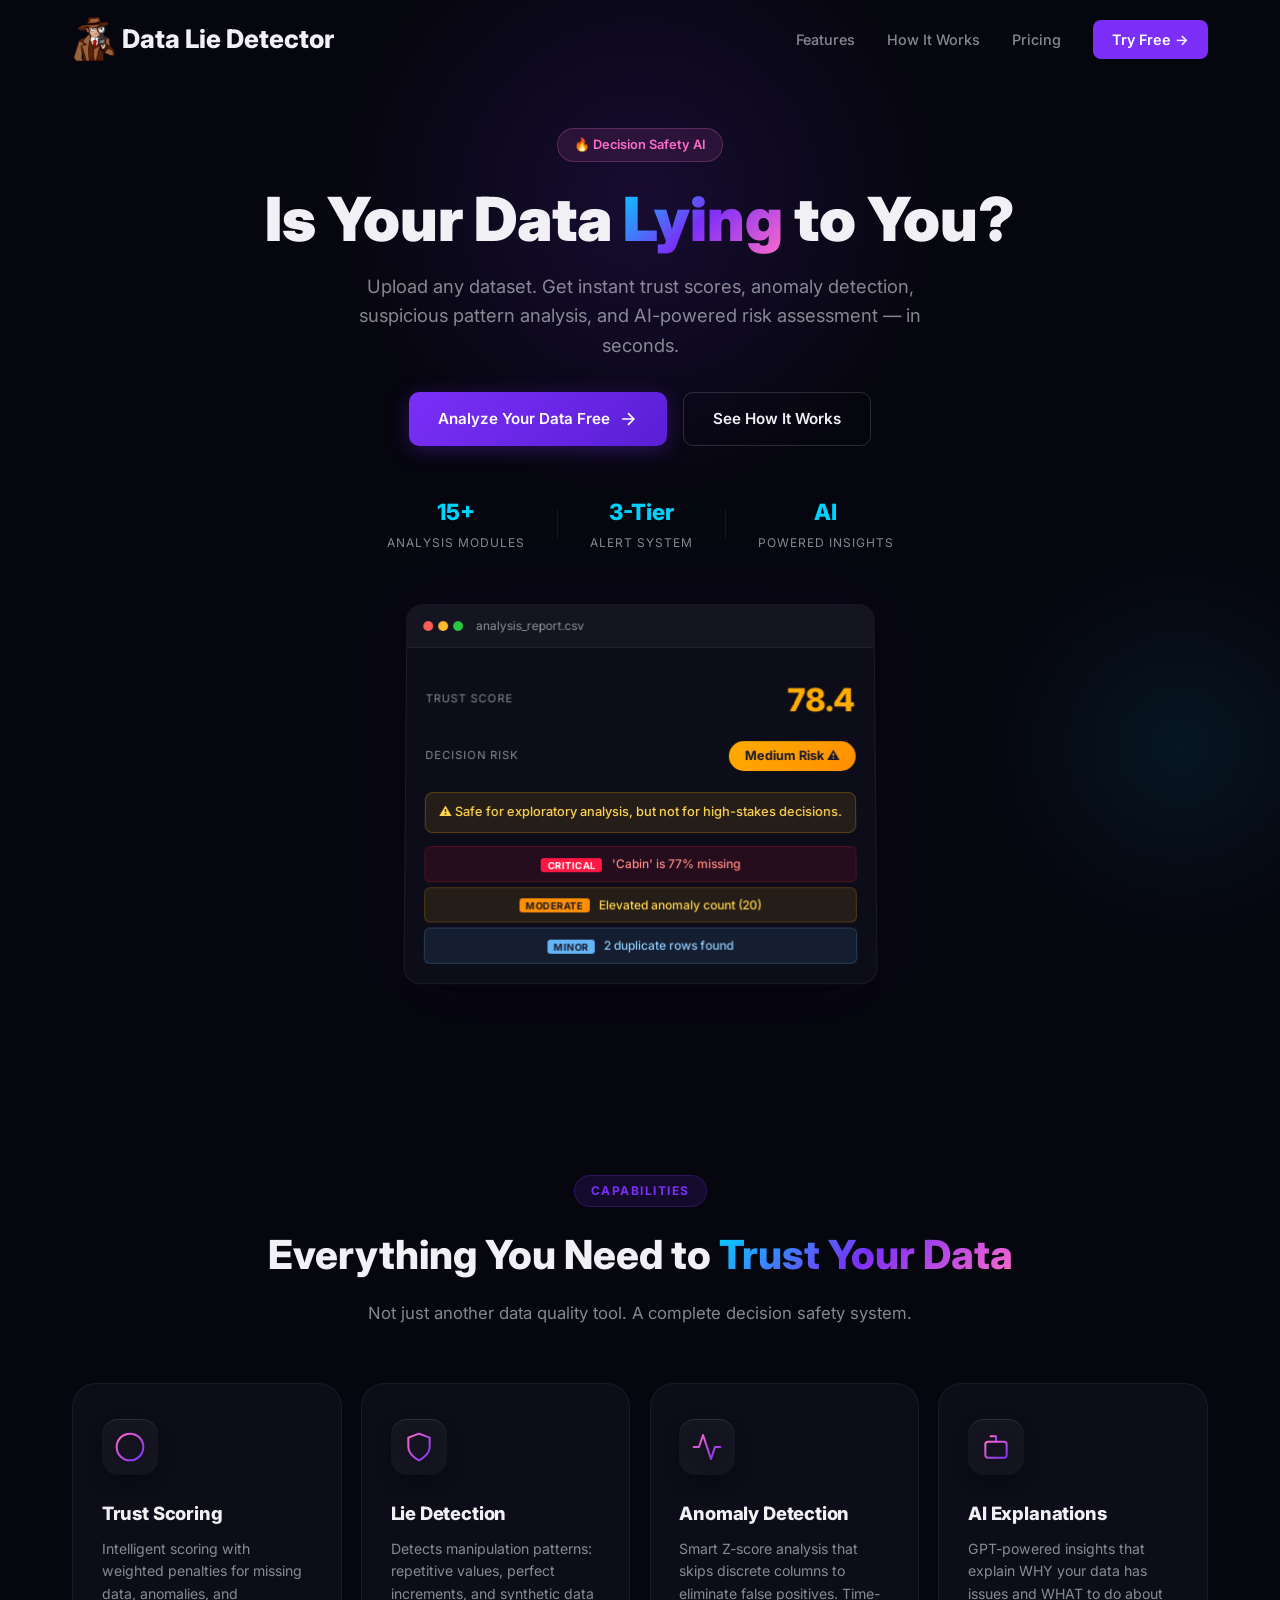
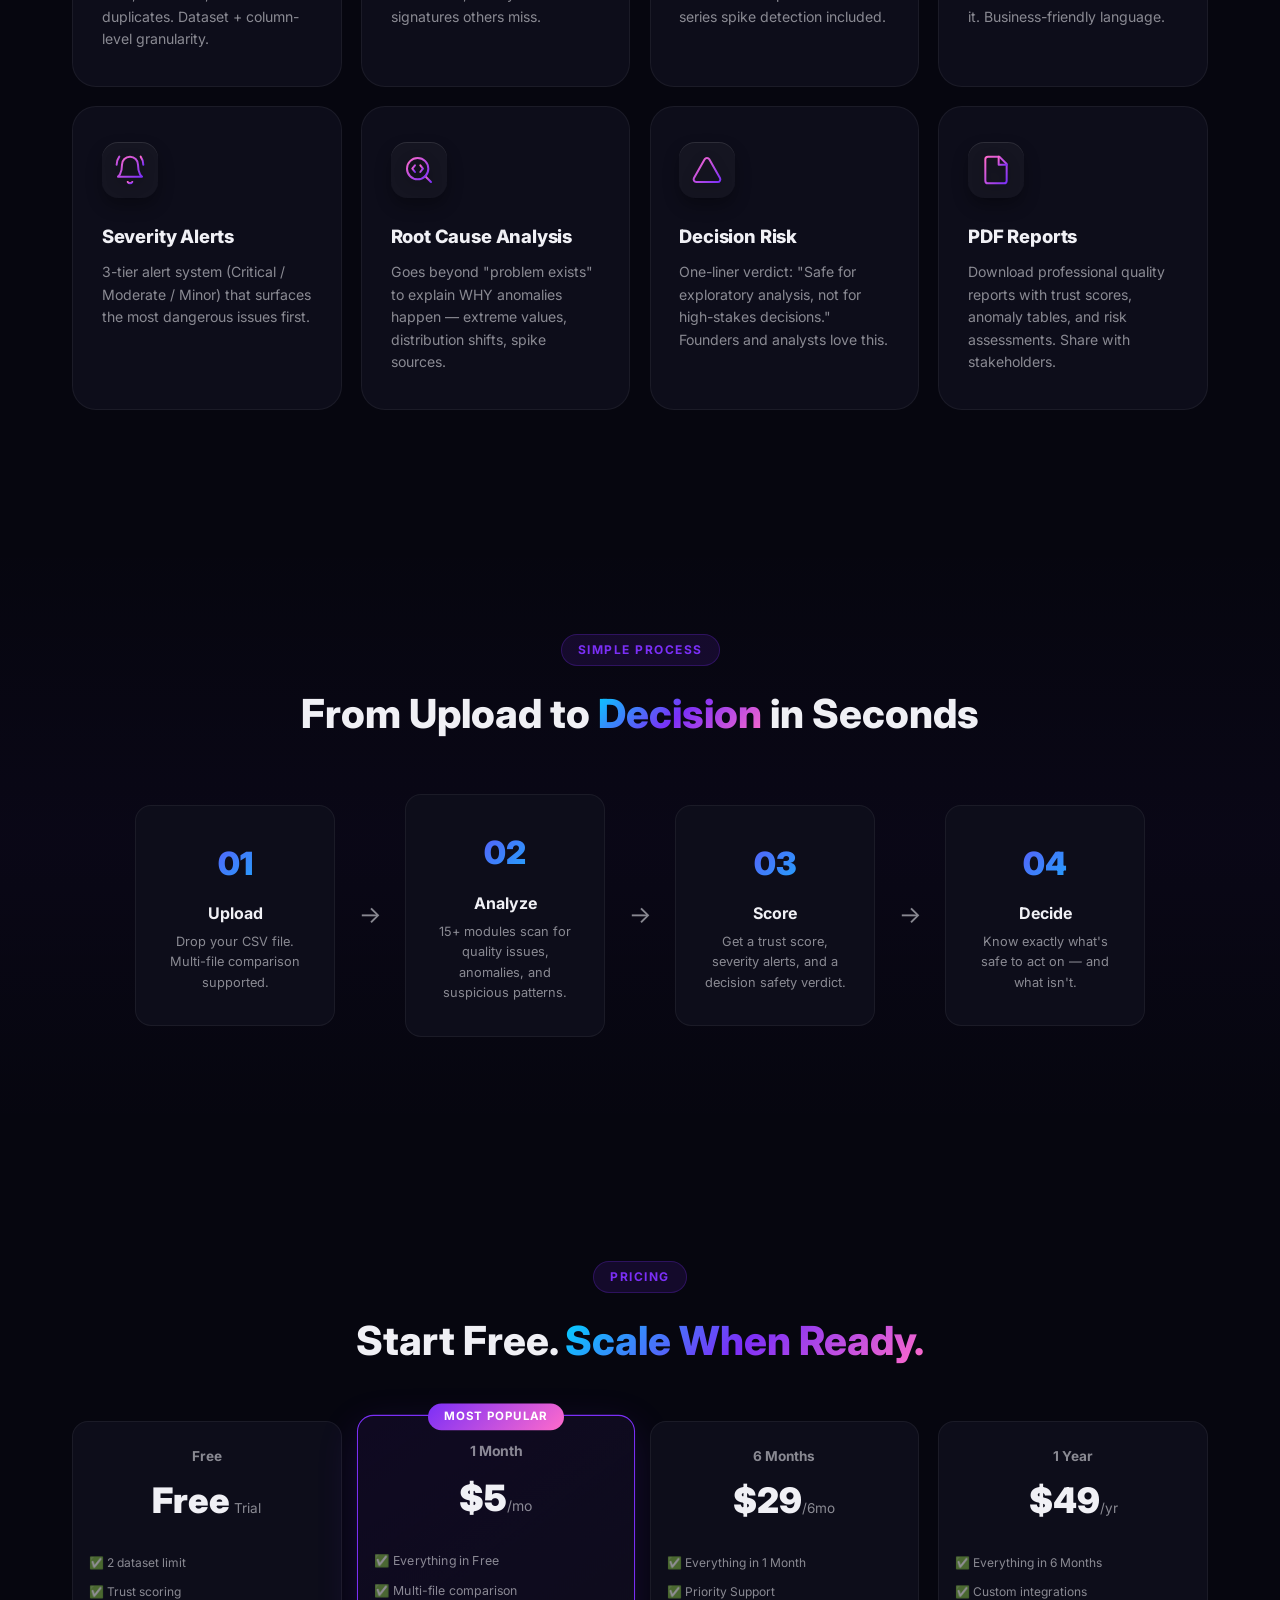
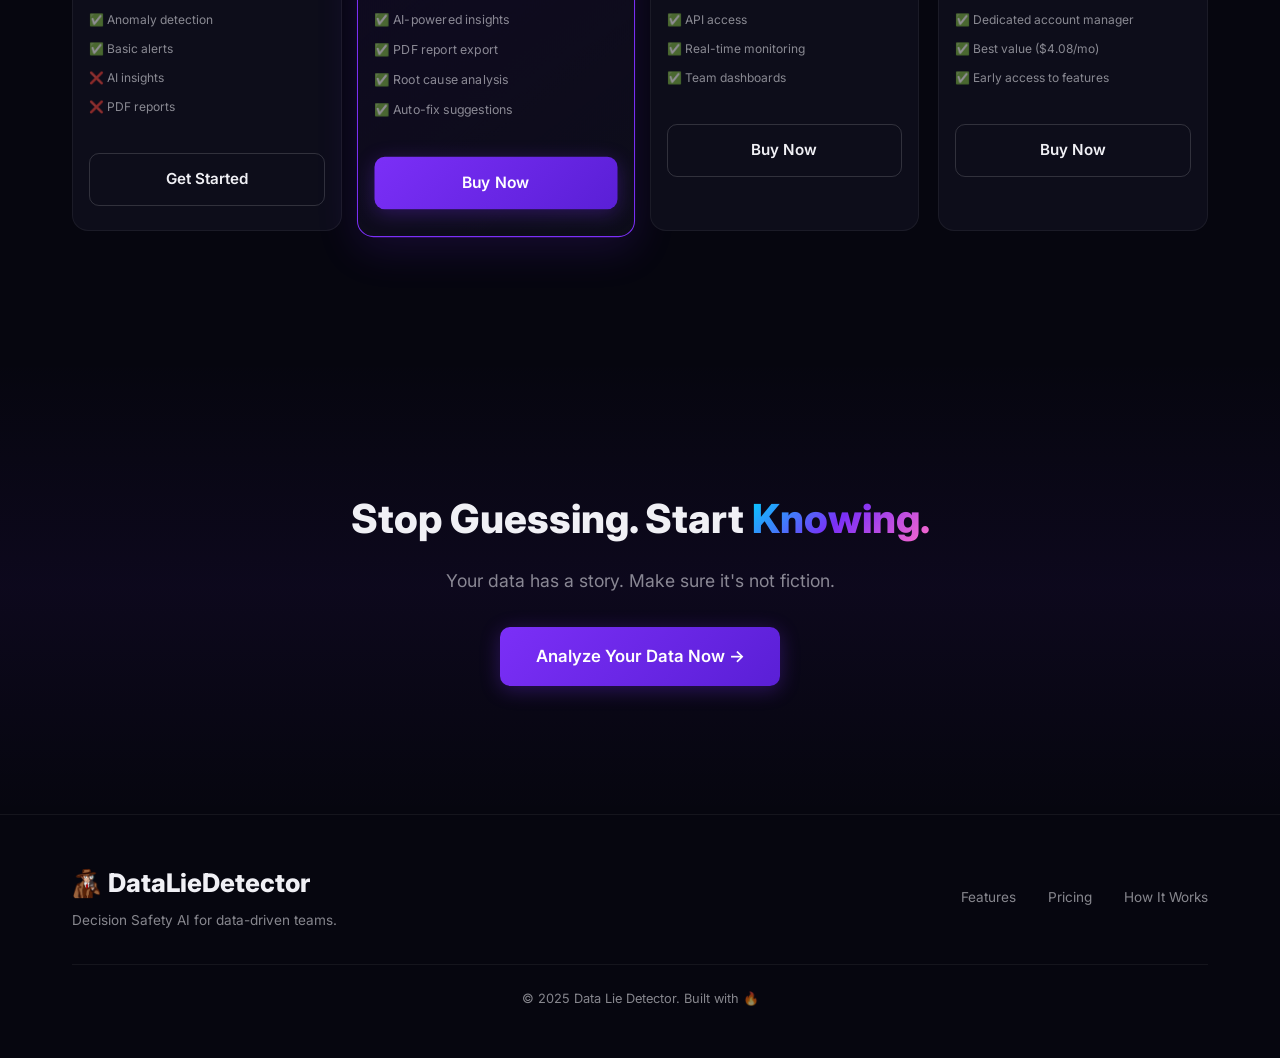
==== commit a74b36f8: "Scale up landing page branding: increased title font size and logo height" ====
--- a/landing/index.html
+++ b/landing/index.html
@@ -27,7 +27,7 @@
     <!-- ═══ NAVBAR ═══ -->
     <nav class="navbar" id="navbar">
         <div class="nav-container">
-            <a href="#" class="nav-logo"><img src="logo.png" alt="Logo" style="height: 1.2em; vertical-align: middle;">
+            <a href="#" class="nav-logo"><img src="logo.png" alt="Logo" style="height: 1.8em; vertical-align: middle;">
                 <span>Data Lie Detector</span></a>
             <div class="nav-links">
                 <a href="#features">Features</a>
--- a/landing/style.css
+++ b/landing/style.css
@@ -75,7 +75,7 @@
     justify-content: space-between;
 }
 .nav-logo {
-    font-size: 1.25rem;
+    font-size: 1.6rem;
     font-weight: 800;
     text-decoration: none;
     color: var(--text-primary);
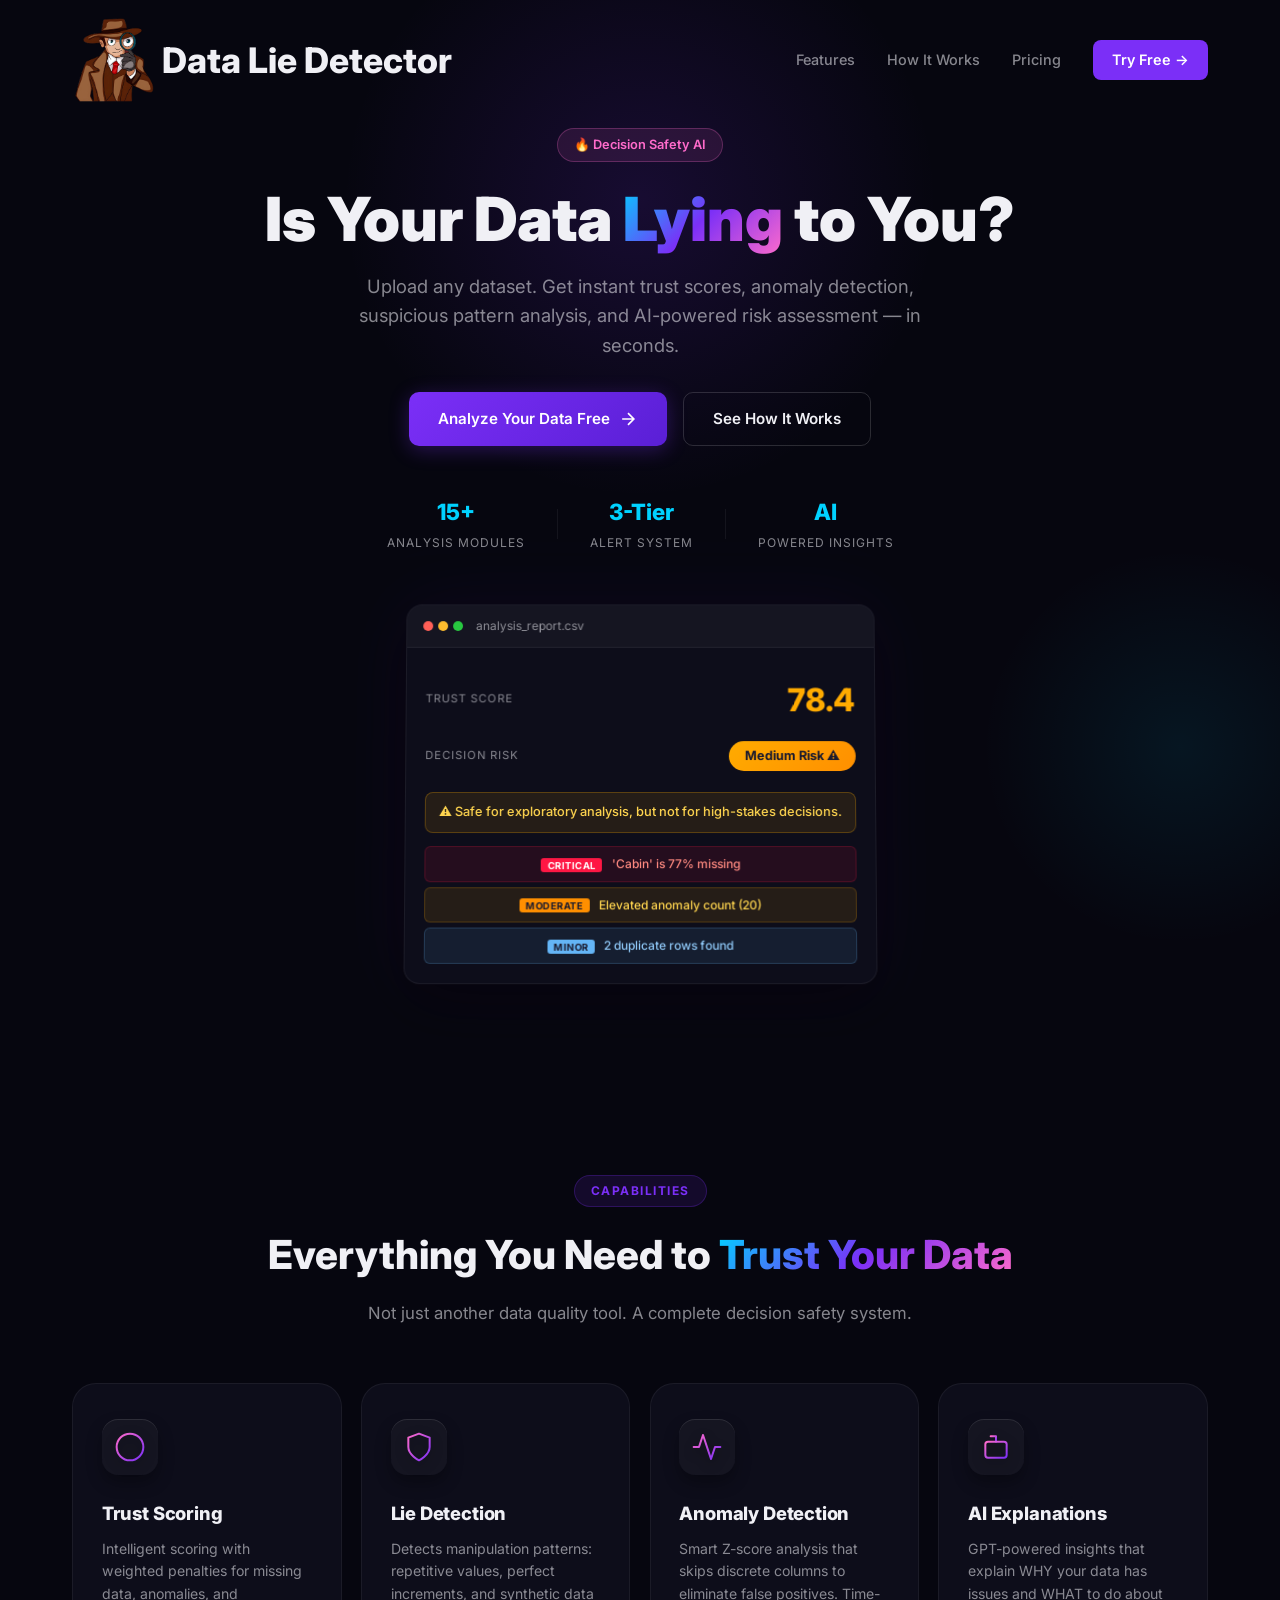
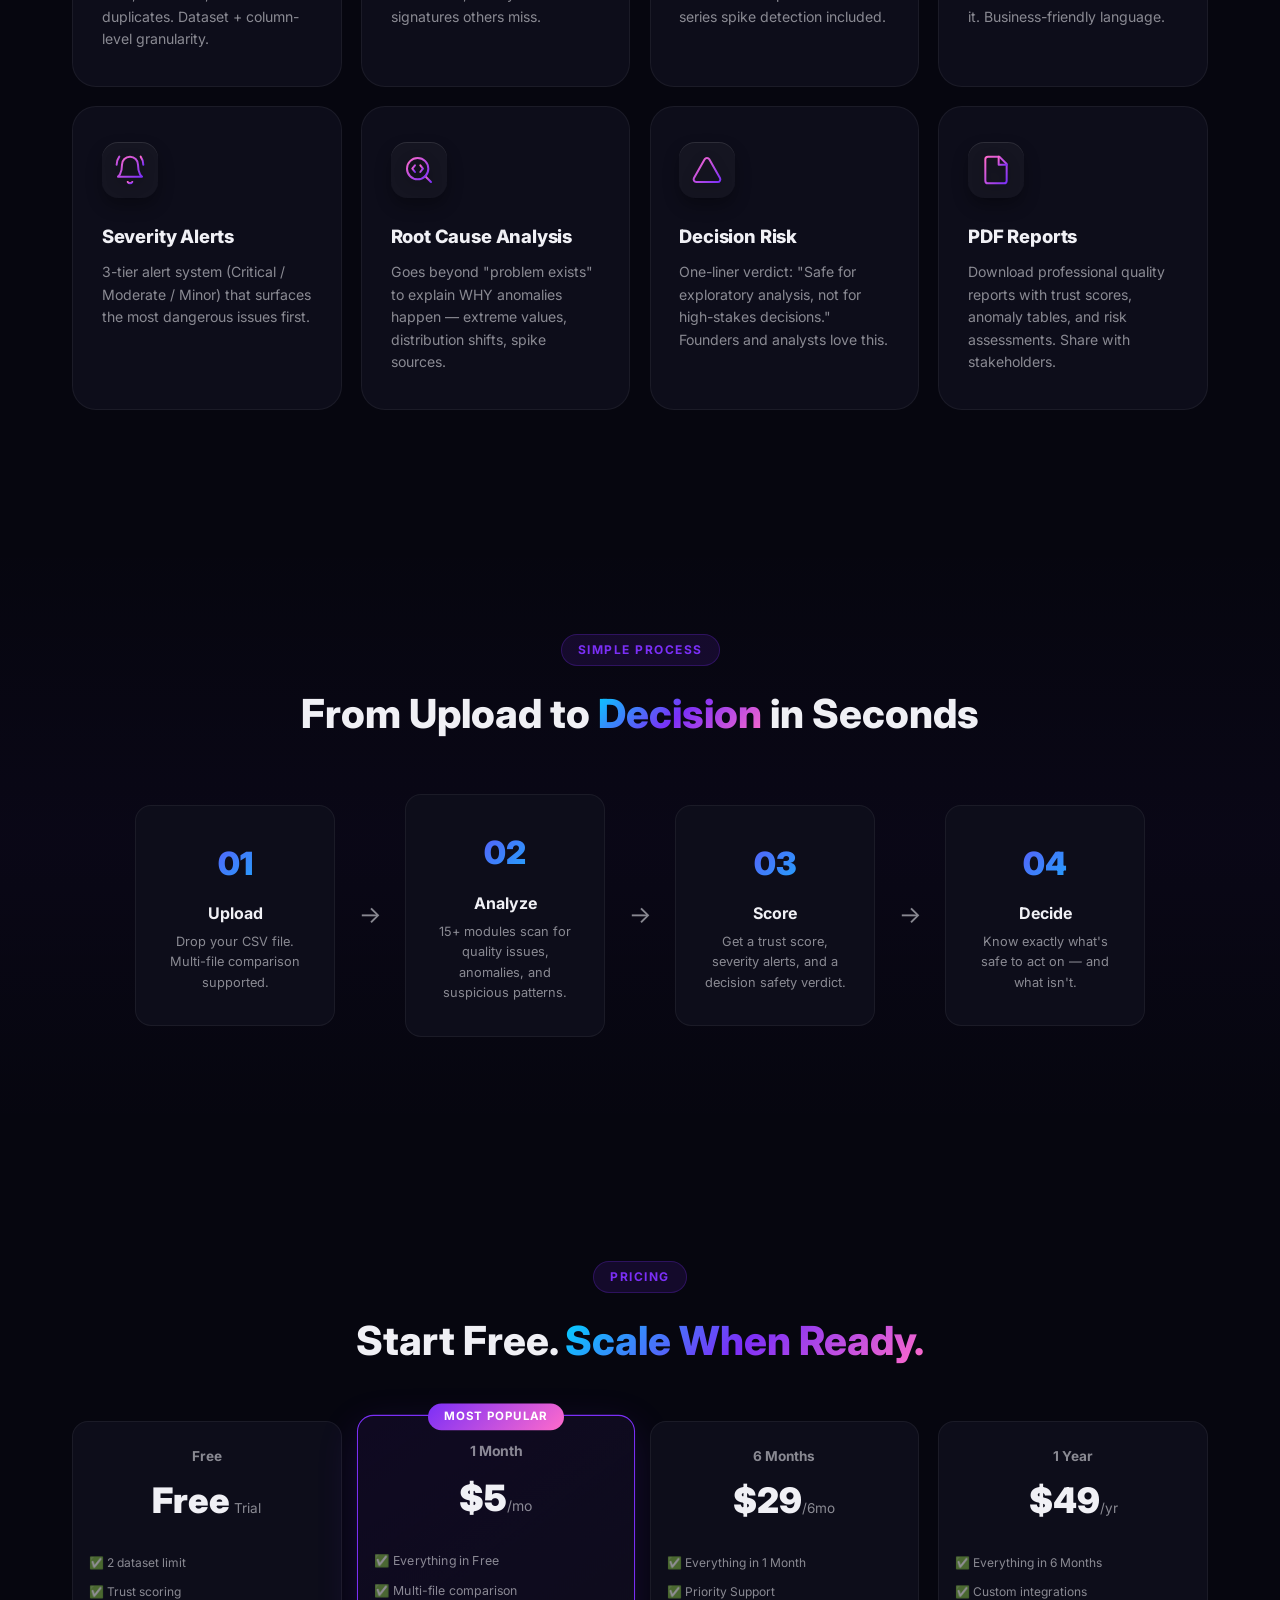
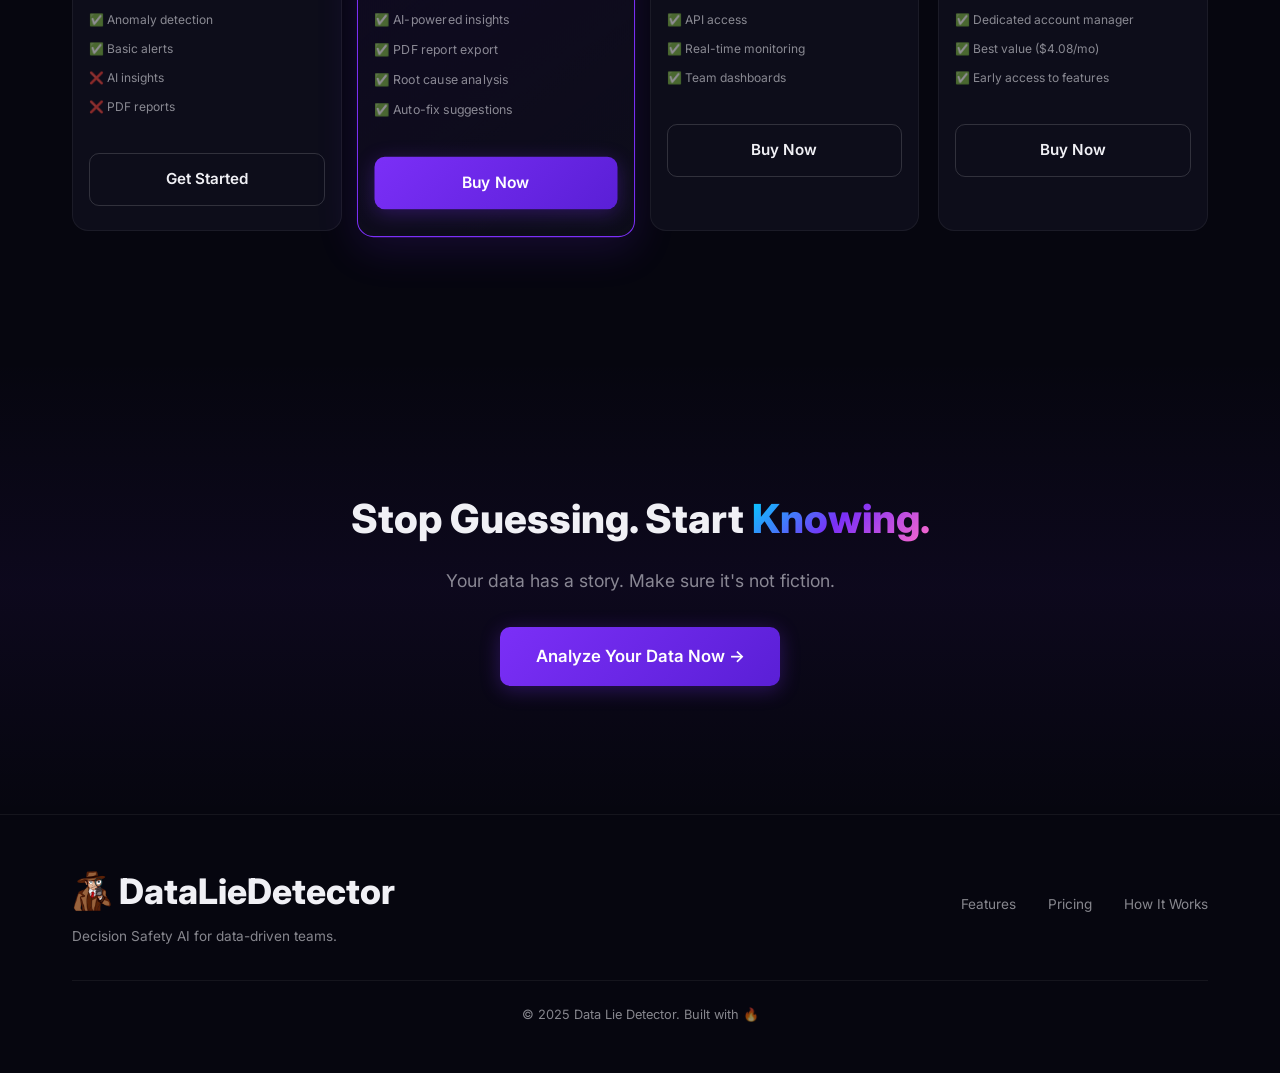
==== commit ab48eefa: "Ultra-scale branding: massive title font and hero-level logo icon" ====
--- a/landing/index.html
+++ b/landing/index.html
@@ -27,7 +27,7 @@
     <!-- ═══ NAVBAR ═══ -->
     <nav class="navbar" id="navbar">
         <div class="nav-container">
-            <a href="#" class="nav-logo"><img src="logo.png" alt="Logo" style="height: 1.8em; vertical-align: middle;">
+            <a href="#" class="nav-logo"><img src="logo.png" alt="Logo" style="height: 2.5em; vertical-align: middle;">
                 <span>Data Lie Detector</span></a>
             <div class="nav-links">
                 <a href="#features">Features</a>
--- a/landing/style.css
+++ b/landing/style.css
@@ -75,7 +75,7 @@
     justify-content: space-between;
 }
 .nav-logo {
-    font-size: 1.6rem;
+    font-size: 2.2rem;
     font-weight: 800;
     text-decoration: none;
     color: var(--text-primary);
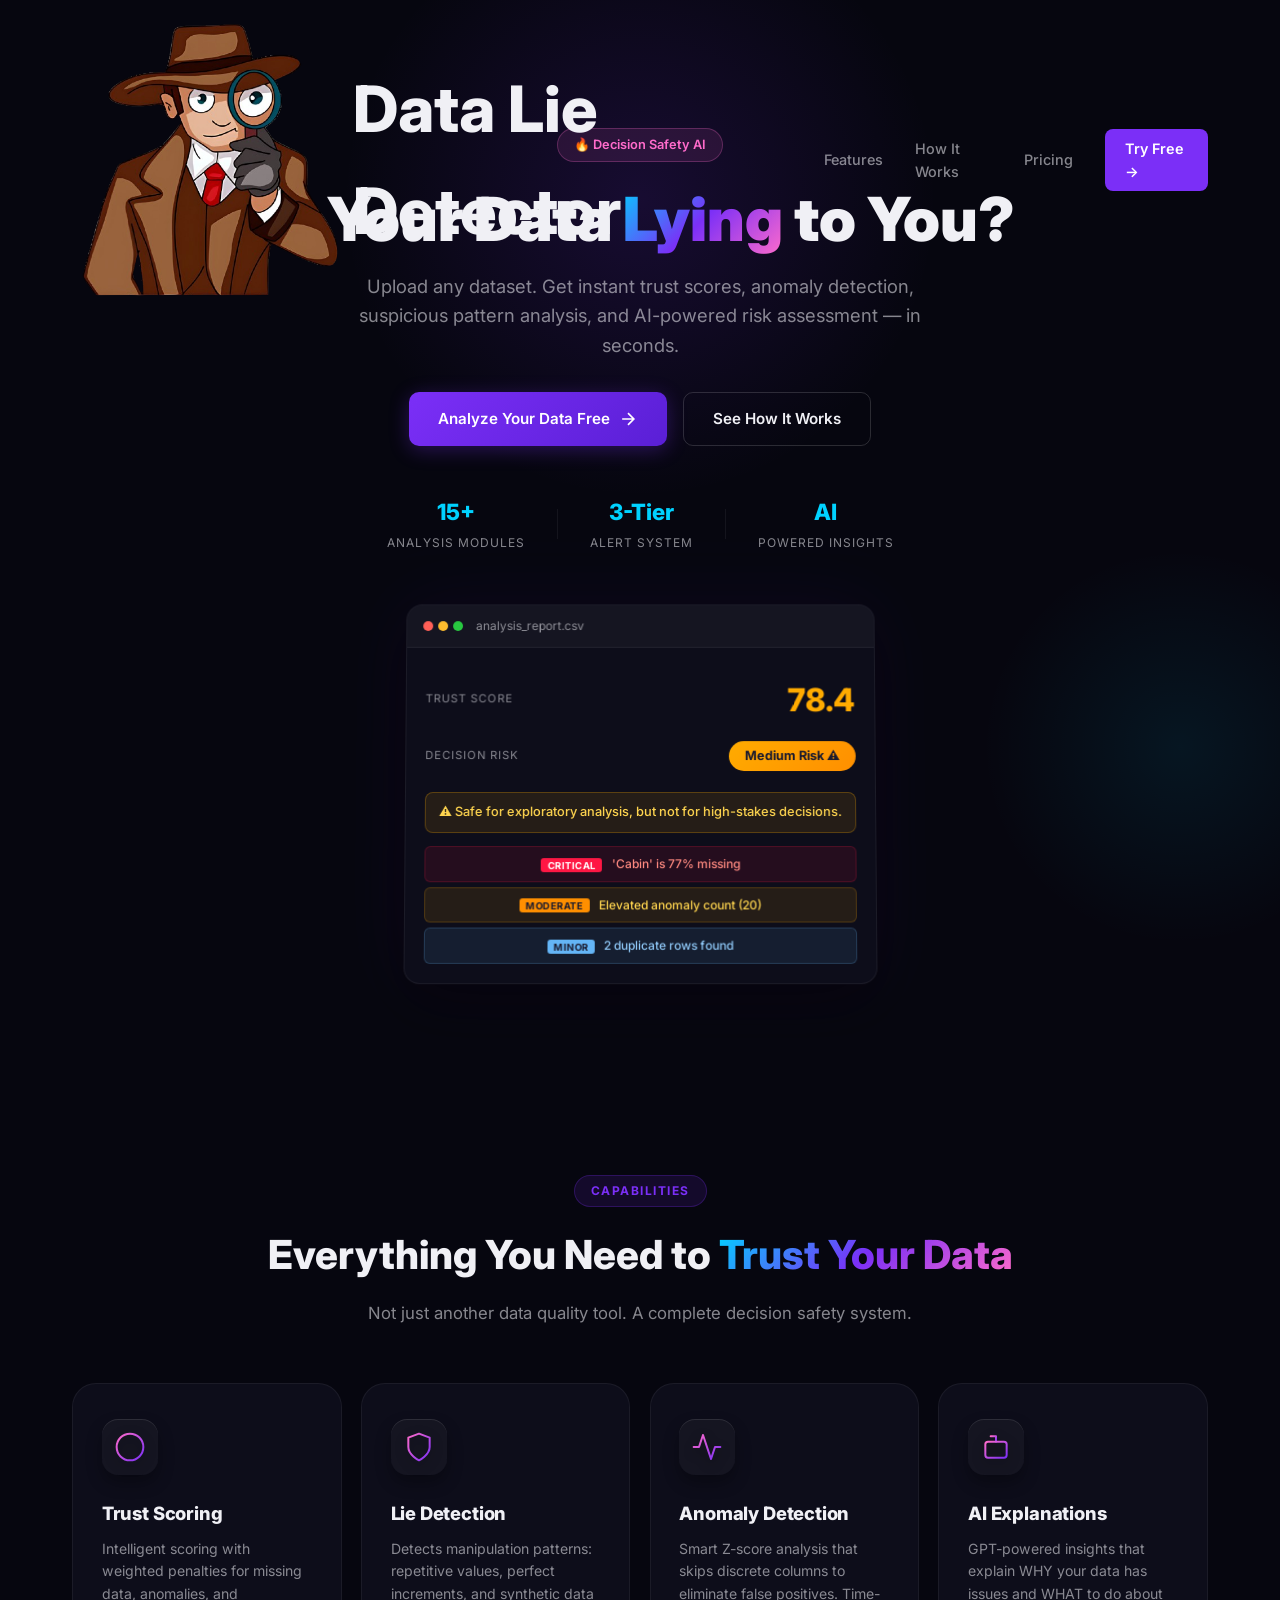
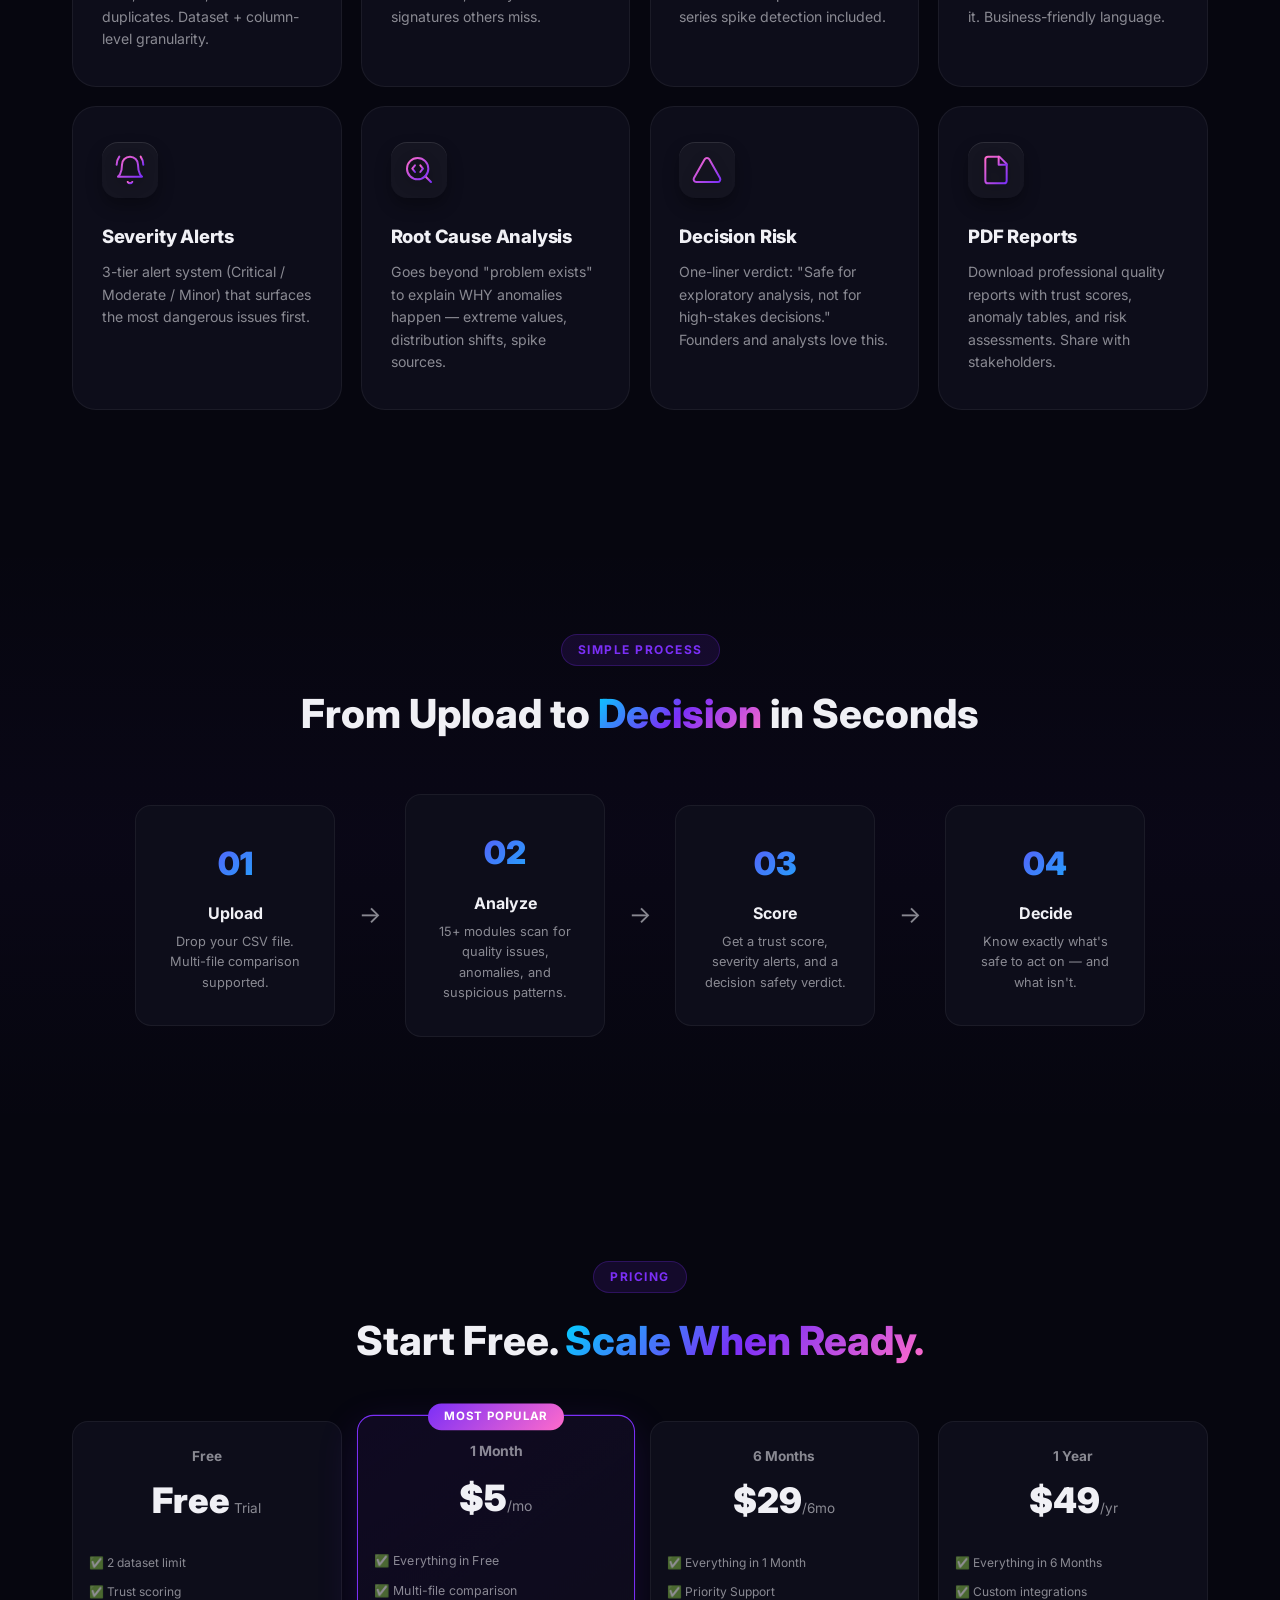
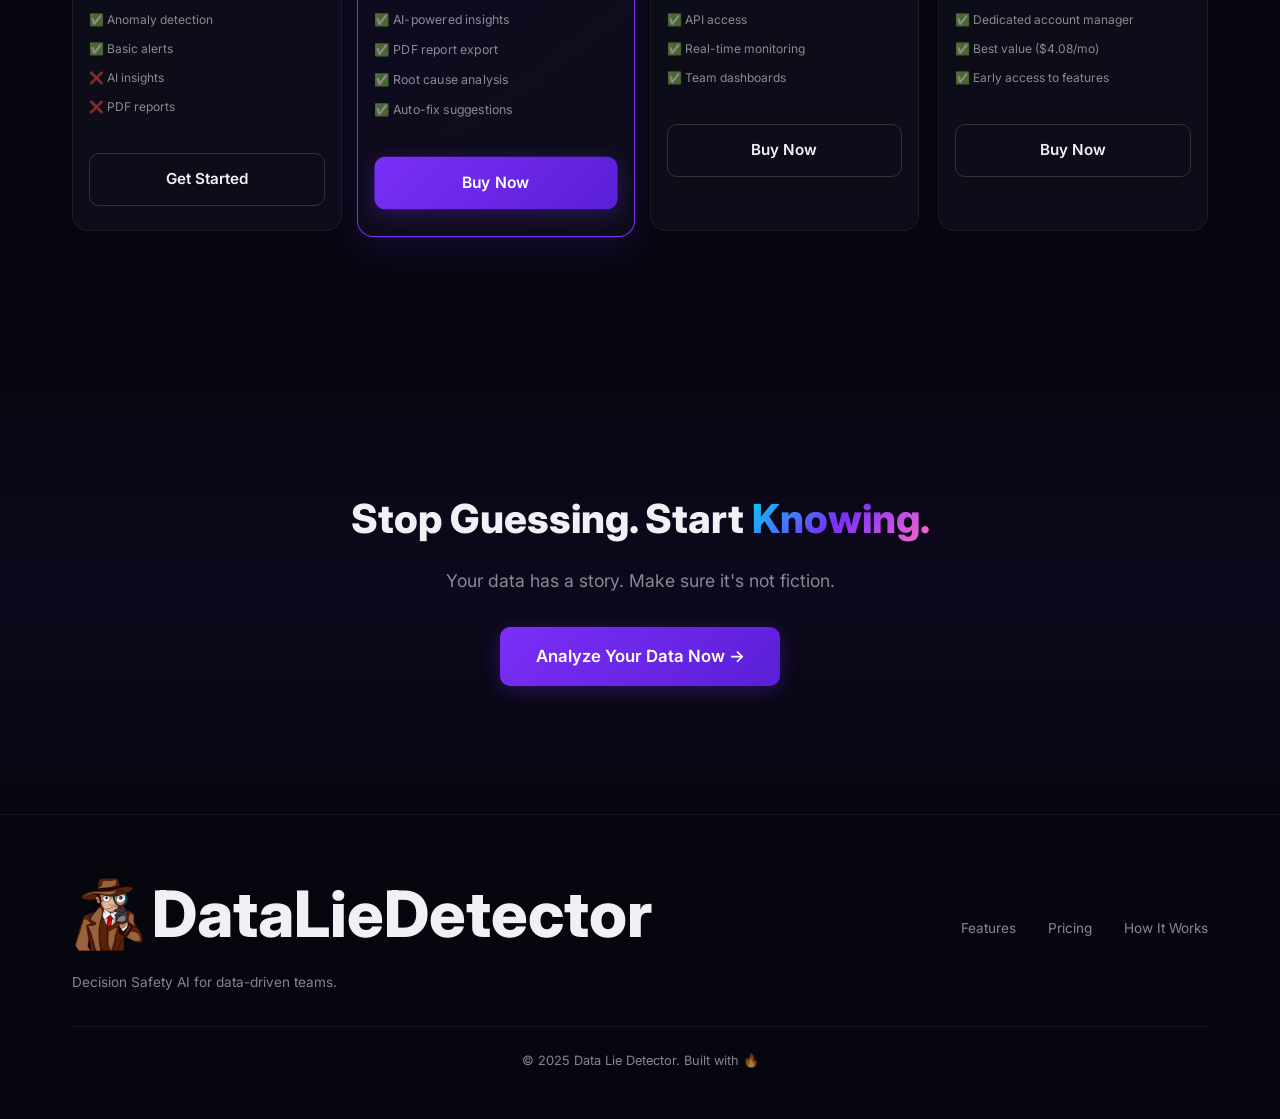
==== commit 0fa27464: "Cinematic branding scale: increased title to 4rem and icon to 4.5em" ====
--- a/landing/index.html
+++ b/landing/index.html
@@ -27,7 +27,7 @@
     <!-- ═══ NAVBAR ═══ -->
     <nav class="navbar" id="navbar">
         <div class="nav-container">
-            <a href="#" class="nav-logo"><img src="logo.png" alt="Logo" style="height: 2.5em; vertical-align: middle;">
+            <a href="#" class="nav-logo"><img src="logo.png" alt="Logo" style="height: 4.5em; vertical-align: middle;">
                 <span>Data Lie Detector</span></a>
             <div class="nav-links">
                 <a href="#features">Features</a>
--- a/landing/style.css
+++ b/landing/style.css
@@ -75,7 +75,7 @@
     justify-content: space-between;
 }
 .nav-logo {
-    font-size: 2.2rem;
+    font-size: 4rem;
     font-weight: 800;
     text-decoration: none;
     color: var(--text-primary);
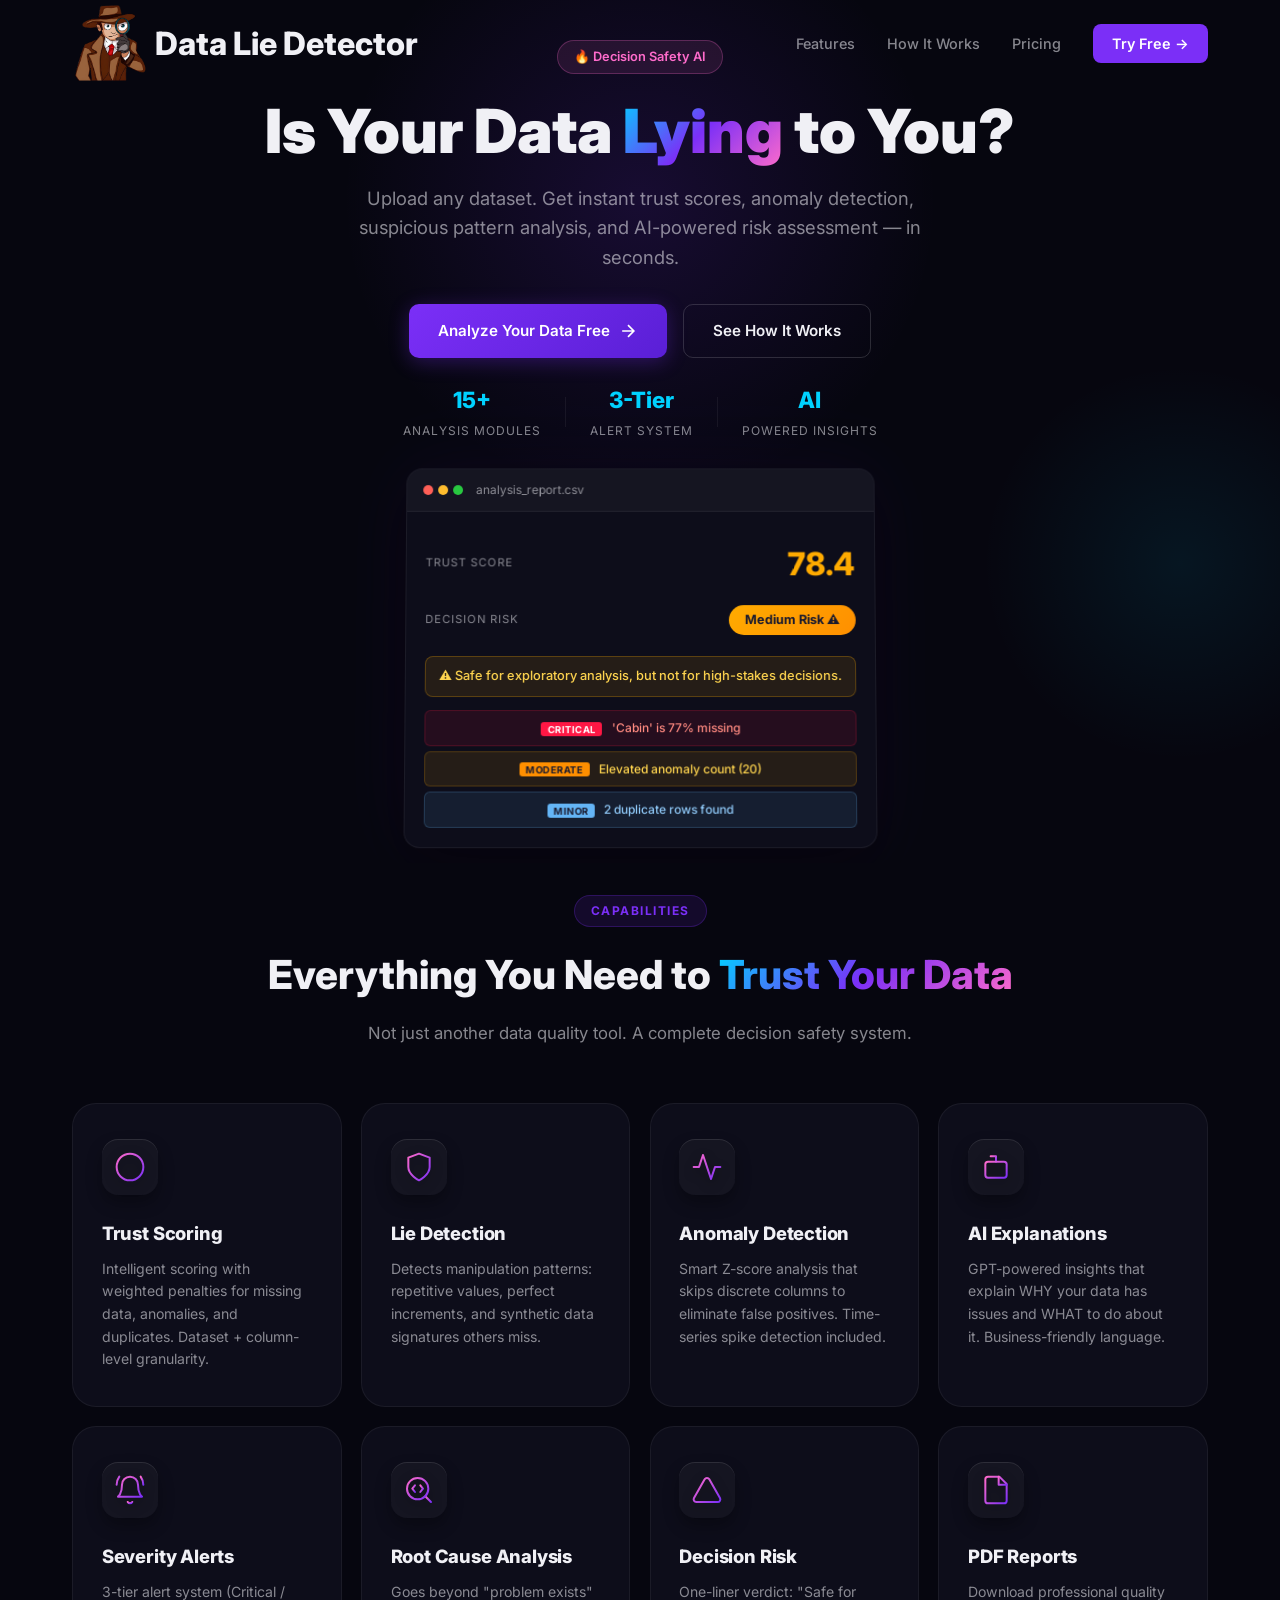
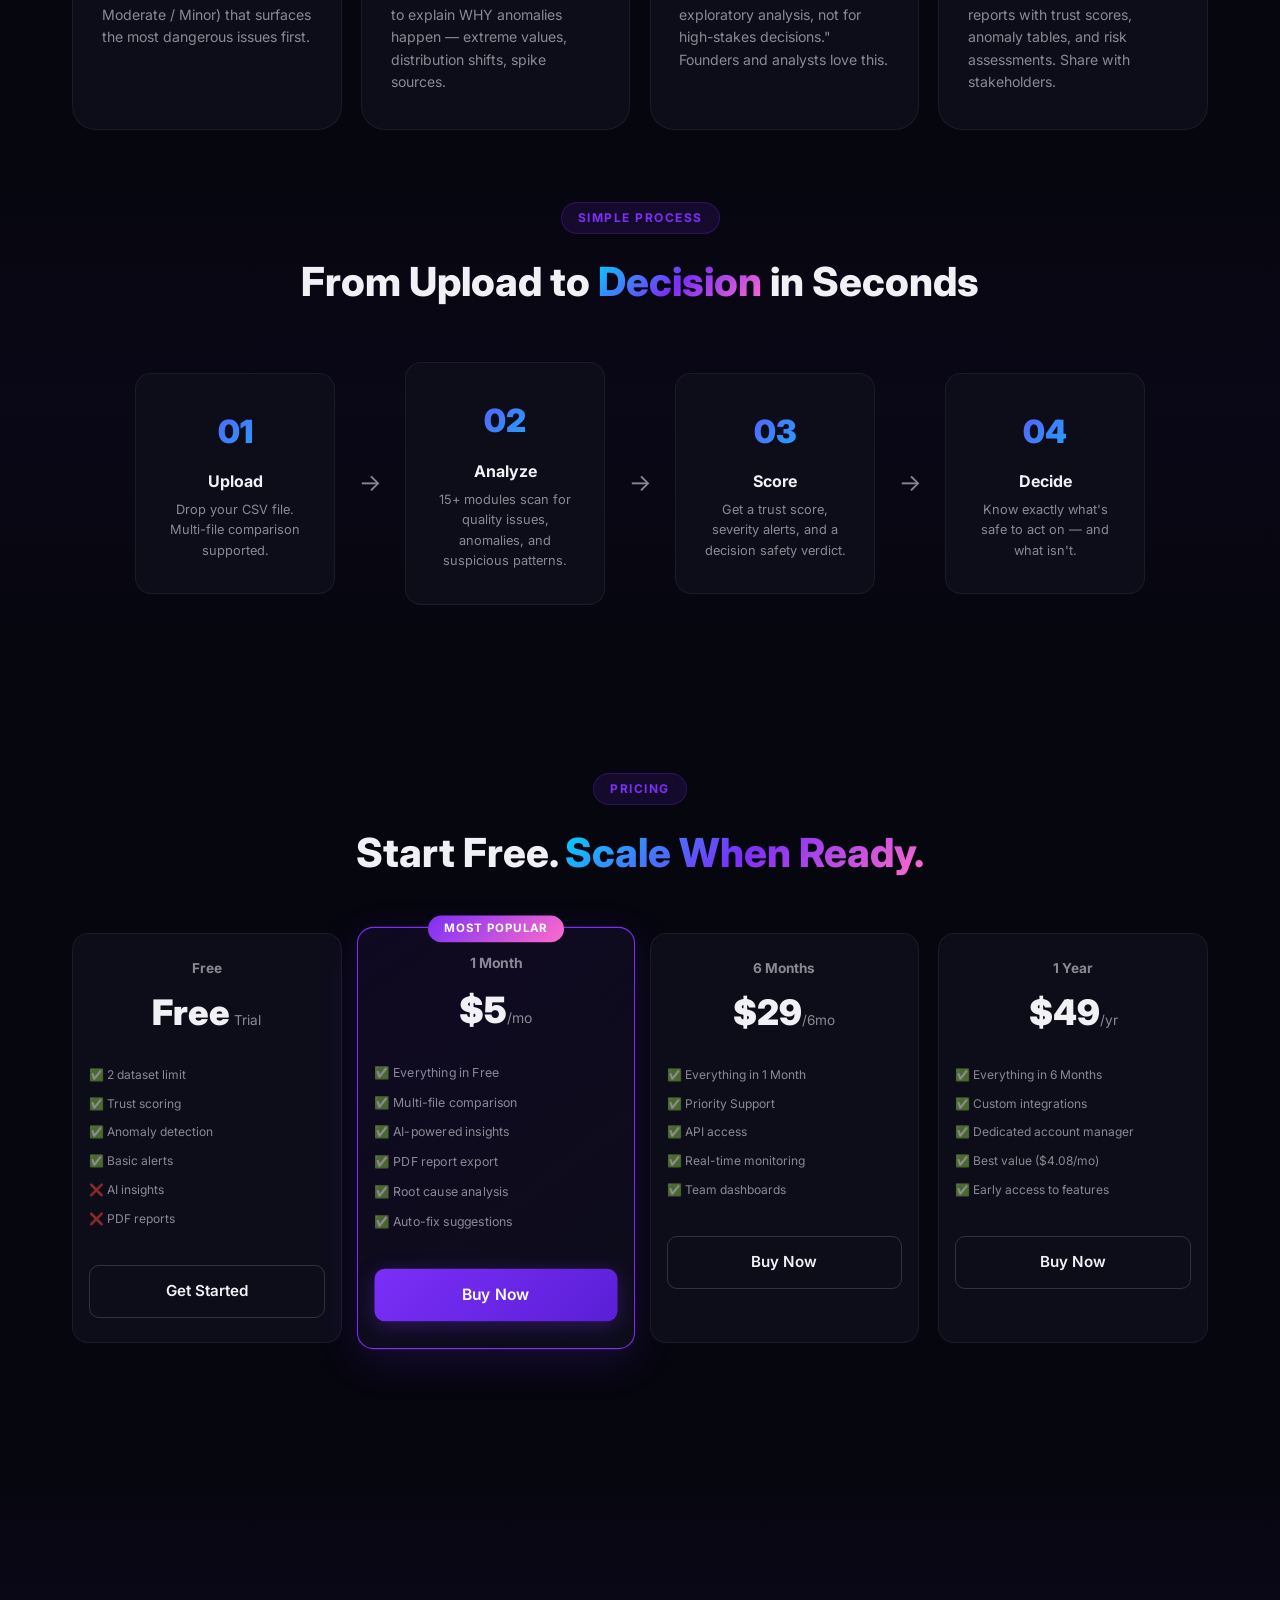
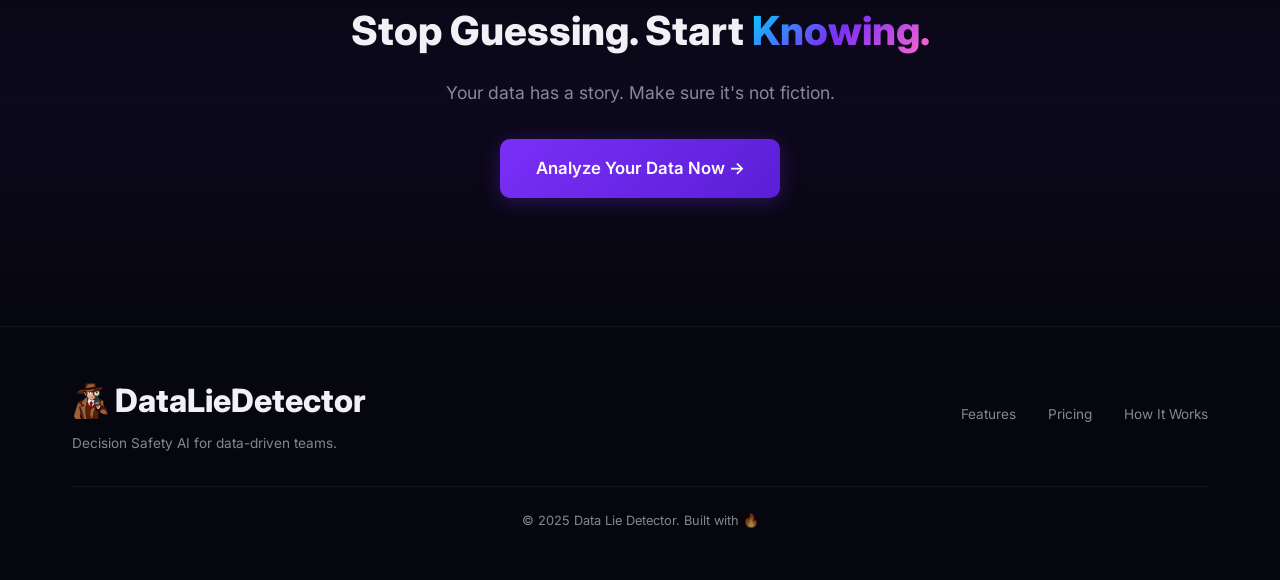
==== commit f8646926: "Refine branding size: decreased title font size and icon height for better balance" ====
--- a/landing/index.html
+++ b/landing/index.html
@@ -27,7 +27,7 @@
     <!-- ═══ NAVBAR ═══ -->
     <nav class="navbar" id="navbar">
         <div class="nav-container">
-            <a href="#" class="nav-logo"><img src="logo.png" alt="Logo" style="height: 4.5em; vertical-align: middle;">
+            <a href="#" class="nav-logo"><img src="logo.png" alt="Logo" style="height: 2.5em; vertical-align: middle;">
                 <span>Data Lie Detector</span></a>
             <div class="nav-links">
                 <a href="#features">Features</a>
--- a/landing/style.css
+++ b/landing/style.css
@@ -57,7 +57,7 @@
     top: 0;
     width: 100%;
     z-index: 100;
-    padding: 1rem 0;
+    padding: 0.2rem 0;
     transition: all 0.3s ease;
 }
 .navbar.scrolled {
@@ -75,7 +75,7 @@
     justify-content: space-between;
 }
 .nav-logo {
-    font-size: 4rem;
+    font-size: 2rem;
     font-weight: 800;
     text-decoration: none;
     color: var(--text-primary);
@@ -145,13 +145,13 @@
 
 /* ── Hero ── */
 .hero {
-    min-height: 100vh;
+    min-height: 70vh;
     display: flex;
     flex-direction: column;
     align-items: center;
     justify-content: center;
     text-align: center;
-    padding: 8rem 2rem 4rem;
+    padding: 2.5rem 2rem 1rem;
     position: relative;
     overflow: hidden;
 }
@@ -218,8 +218,8 @@
     display: flex;
     align-items: center;
     justify-content: center;
-    gap: 2rem;
-    margin-top: 3rem;
+    gap: 1.5rem;
+    margin-top: 1.5rem;
     animation: fadeInUp 0.6s ease 0.4s both;
 }
 .stat { text-align: center; }
@@ -239,7 +239,7 @@
 
 /* ── Hero Visual (Dashboard Mockup) ── */
 .hero-visual {
-    margin-top: 3rem;
+    margin-top: 1.5rem;
     perspective: 1000px;
     animation: fadeInUp 0.8s ease 0.5s both;
     position: relative;
@@ -325,7 +325,7 @@
 
 /* ── Features ── */
 .features {
-    padding: 8rem 0;
+    padding: 2rem 0;
     text-align: center;
 }
 .features h2, .how-it-works h2, .pricing h2, .cta h2 {
@@ -412,7 +412,7 @@
 
 /* ── How It Works ── */
 .how-it-works {
-    padding: 6rem 0;
+    padding: 2.5rem 0;
     text-align: center;
     background: linear-gradient(180deg, transparent, rgba(123,47,247,0.03), transparent);
 }
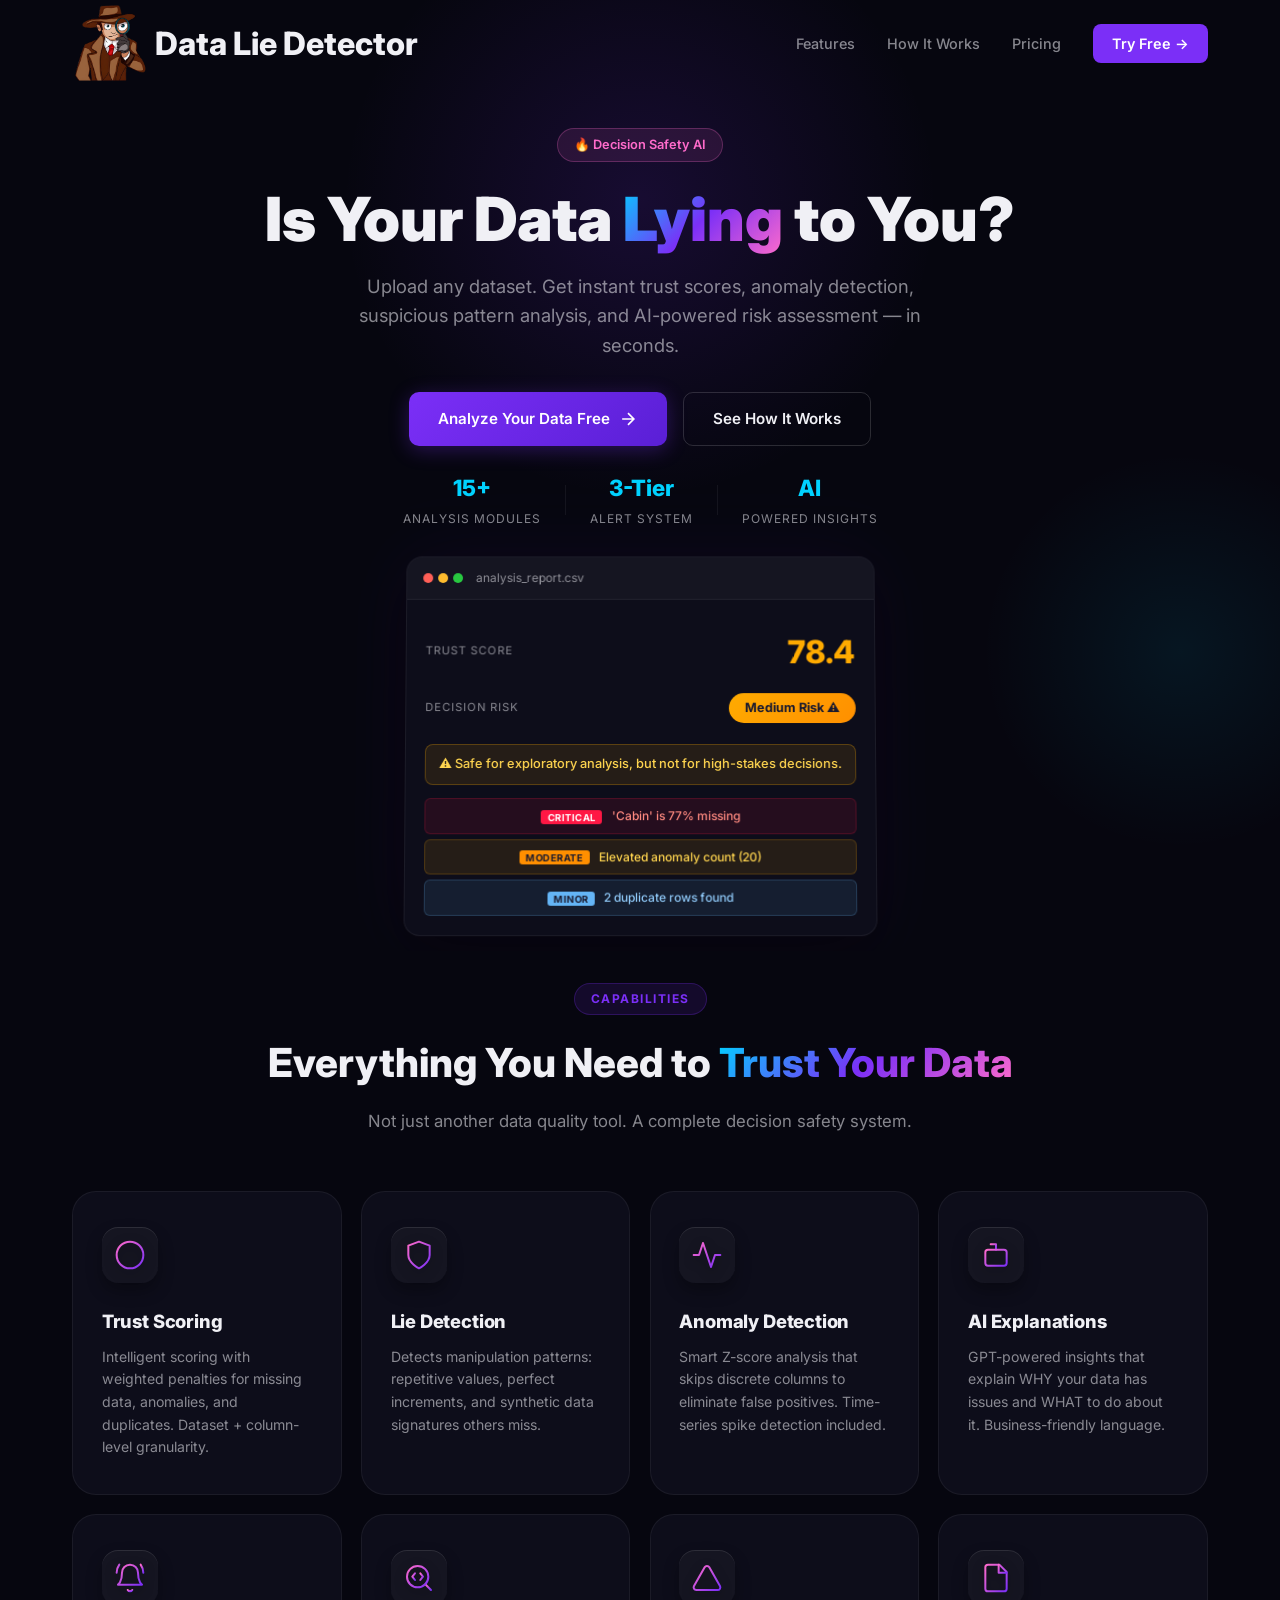
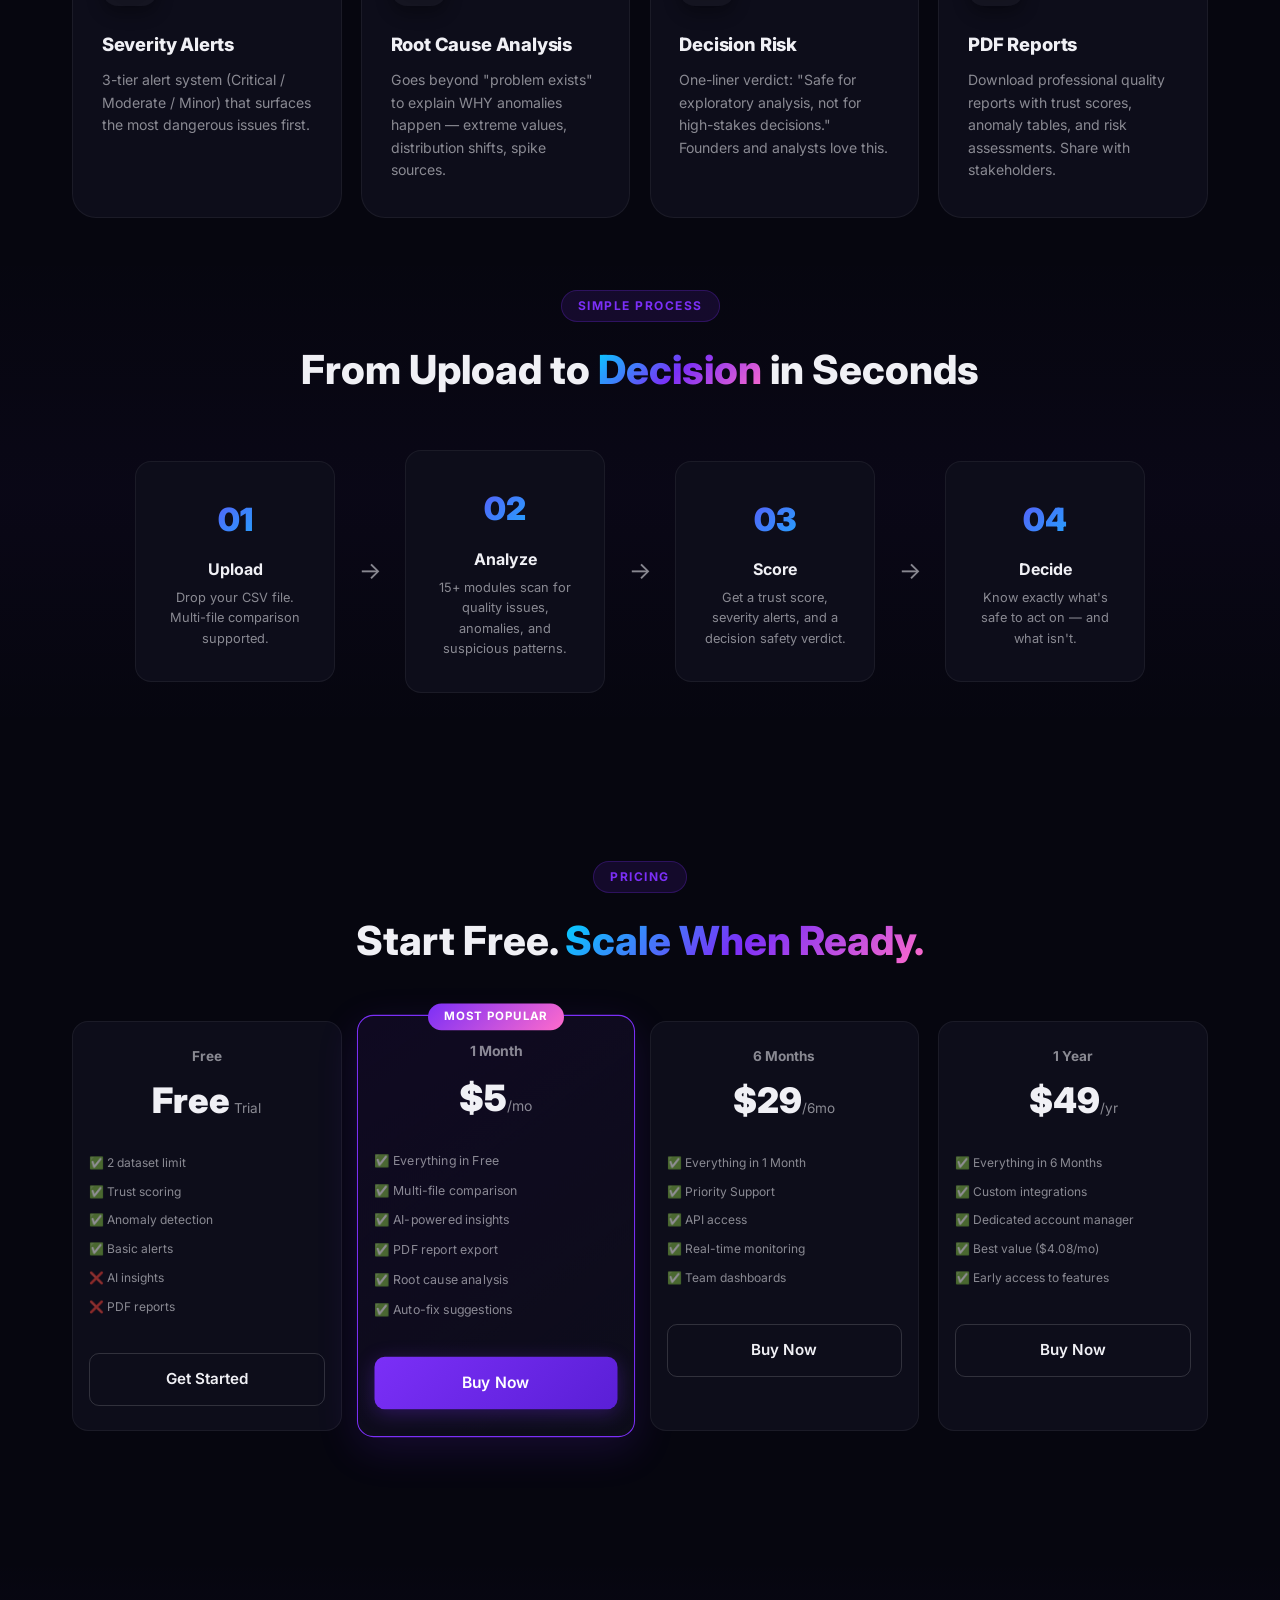
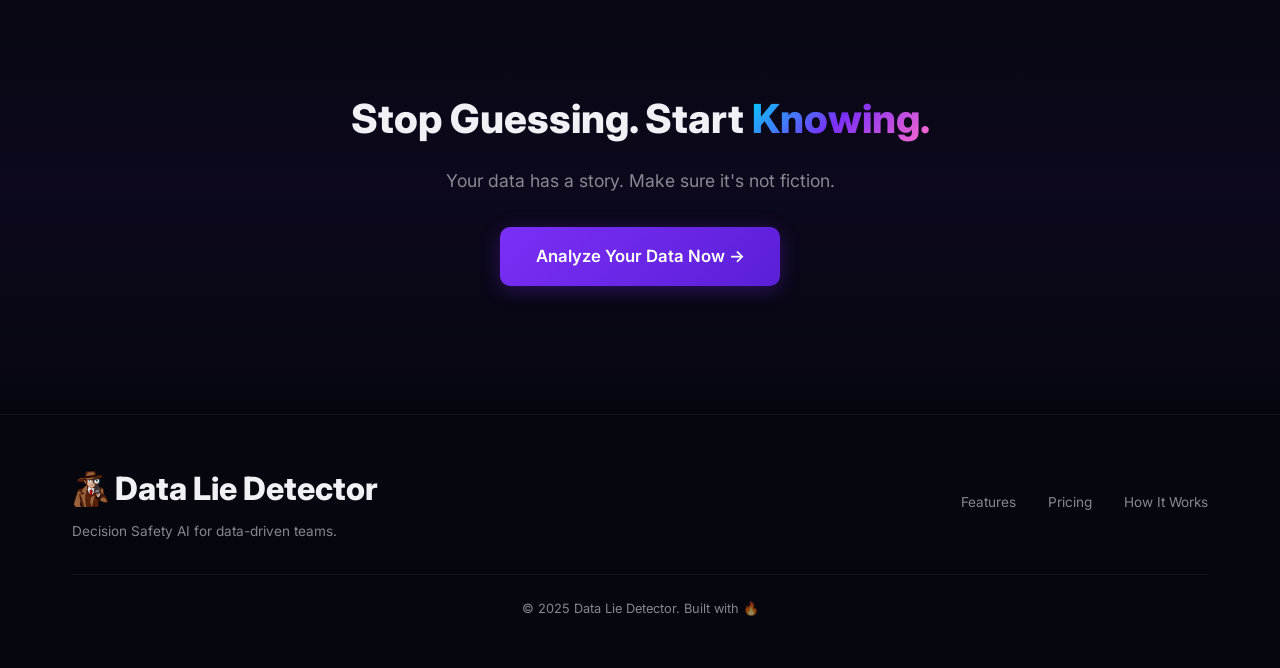
==== commit e2dbf39f: "Refine footer branding: added spaces to 'Data Lie Detector' title for consistency" ====
--- a/landing/index.html
+++ b/landing/index.html
@@ -320,7 +320,7 @@
             <div class="footer-content">
                 <div class="footer-brand">
                     <span class="nav-logo"><img src="logo.png" alt="Logo"
-                            style="height: 1.2em; vertical-align: middle;"> <span>DataLieDetector</span></span>
+                            style="height: 1.2em; vertical-align: middle;"> <span>Data Lie Detector</span></span>
                     <p>Decision Safety AI for data-driven teams.</p>
                 </div>
                 <div class="footer-links">
--- a/landing/style.css
+++ b/landing/style.css
@@ -151,7 +151,7 @@
     align-items: center;
     justify-content: center;
     text-align: center;
-    padding: 2.5rem 2rem 1rem;
+    padding: 8rem 2rem 1rem;
     position: relative;
     overflow: hidden;
 }
